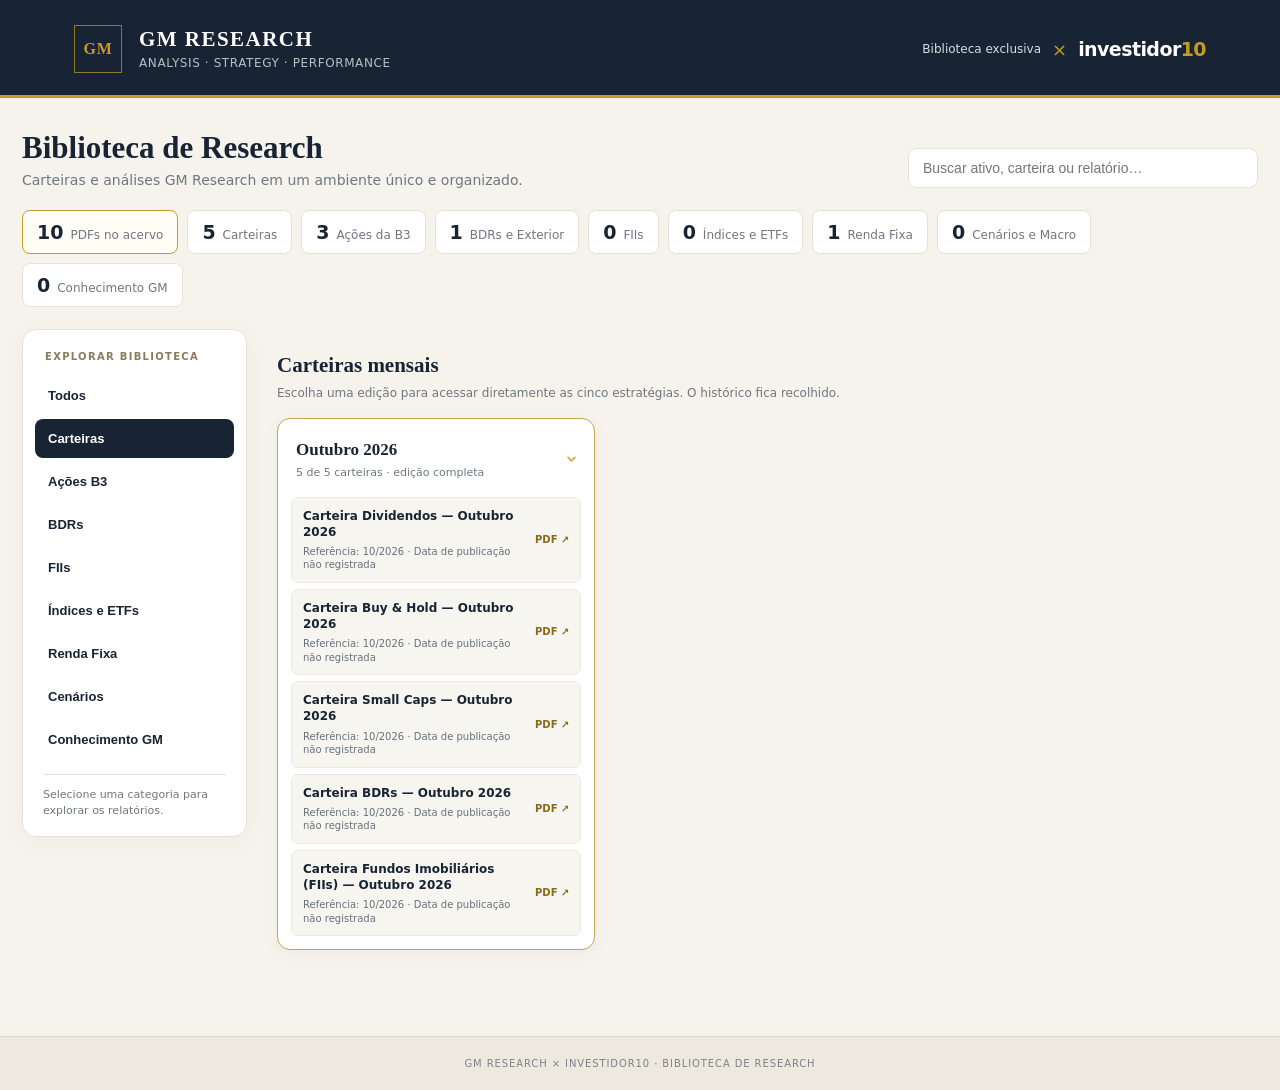
==== index.html @ 8e84f6b6 "GM Research: completar logos dos BDRs e ações Brava, Inter e Berkshire" ====
<!doctype html>
<html lang="pt-BR">
<head>
<meta charset="utf-8"><meta name="viewport" content="width=device-width,initial-scale=1">
<meta name="robots" content="noindex,nofollow">
<title>GM Research × Investidor10 · Biblioteca</title>
<style>
:root{--navy:#182434;--blue:#1E2D44;--gold:#C59B27;--cream:#F5F3EC;--paper:#FCFBF8;--ink:#182434;--muted:#6f7780;--line:#E7E2D8;--white:#fff}
*{box-sizing:border-box}body{margin:0;background:var(--cream);color:var(--ink);font-family:Inter,ui-sans-serif,system-ui,-apple-system,"Segoe UI",sans-serif}
header{background:var(--navy);color:#fff;border-bottom:3px solid var(--gold)}
.head{max-width:1180px;margin:auto;padding:25px 24px 22px;display:flex;align-items:center;justify-content:space-between;gap:24px}
.brandline{display:flex;align-items:center;gap:17px}.gm-mark{width:48px;height:48px;border:1px solid rgba(197,155,39,.7);display:grid;place-items:center;font-family:Georgia,serif;font-weight:700;letter-spacing:.05em;color:var(--gold)}
.brandcopy b{display:block;font-family:Georgia,serif;font-size:21px;letter-spacing:.07em}.brandcopy span{font-size:12px;opacity:.7;letter-spacing:.05em}
.partner{display:flex;align-items:center;gap:11px;font-size:12px;color:#d8dce2}.x{color:var(--gold);font-size:18px}.i10{font-weight:850;font-size:19px;color:#fff;letter-spacing:-.03em}.i10 em{font-style:normal;color:var(--gold)}
.wrap{max-width:1080px;margin:auto;padding:34px 22px 60px}.top{display:flex;justify-content:space-between;align-items:flex-end;gap:24px;margin-bottom:22px}.top h1{font:700 31px/1.05 Georgia,serif;margin:0 0 7px}.top p{margin:0;color:var(--muted);font-size:14px}
.search{width:min(350px,100%);background:#fff;border:1px solid var(--line);border-radius:9px;padding:11px 14px;font-size:14px;outline:none}.search:focus{border-color:#bfa65f;box-shadow:0 0 0 3px rgba(197,155,39,.09)}
.stats{display:flex;gap:9px;flex-wrap:wrap;margin:0 0 20px}.stat{background:#fff;border:1px solid var(--line);border-radius:8px;padding:10px 14px;font-size:12px;color:var(--muted)}.stat strong{color:var(--navy);font-size:19px;margin-right:7px}.stat.total{border-color:var(--gold);background:#fffdf5}.tabs{display:flex;gap:7px;flex-wrap:wrap;padding-bottom:19px;border-bottom:1px solid #ddd7cb}.tab{border:1px solid var(--line);background:rgba(255,255,255,.65);color:var(--ink);border-radius:7px;padding:8px 13px;font-size:12px;font-weight:750;cursor:pointer}.tab.active{background:var(--navy);border-color:var(--navy);color:#fff}
.adminbar{display:none;margin:18px 0 0;padding:11px;background:#fff;border:1px solid var(--line);border-radius:9px;gap:7px;align-items:center;flex-wrap:wrap}.adminbar.show{display:flex}.adminbar span{font-size:12px;color:var(--muted);margin-right:auto}.adminbar a{font-size:11px;font-weight:800;text-decoration:none;color:var(--navy);background:#f1ede3;border-radius:6px;padding:8px 10px}
.section{margin:31px 0 37px}.section-head{display:flex;align-items:baseline;justify-content:space-between;margin-bottom:9px}.section h2{font:700 20px Georgia,serif;margin:0}.count{font-size:11px;color:var(--muted);text-transform:uppercase;letter-spacing:.08em}
.library{background:var(--paper);border:1px solid var(--line);border-radius:11px;overflow:hidden}.row{display:grid;grid-template-columns:42px minmax(0,1fr) 120px;align-items:center;min-height:61px;padding:8px 13px;border-bottom:1px solid var(--line);transition:.15s}.row:last-child{border-bottom:0}.row:hover{background:#fff}
.pdf{width:29px;height:35px;border:1px solid #d9d3c8;border-radius:4px;background:#fff;display:grid;place-items:center;font-size:8px;font-weight:900;color:var(--gold);letter-spacing:.04em}
.docname{font-family:Georgia,serif;font-size:15px;font-weight:700;line-height:1.25;white-space:nowrap;overflow:hidden;text-overflow:ellipsis}.meta{font-size:11px;color:var(--muted);margin-top:3px}.open{text-align:center;text-decoration:none;color:var(--navy);border:1px solid #d8d1c3;background:#fff;border-radius:6px;padding:7px 9px;font-size:10px;font-weight:850;letter-spacing:.04em}.open:hover{border-color:var(--gold);color:#8d6b13}
.empty{padding:25px;color:var(--muted);background:#fff;border:1px dashed #cfc8ba;border-radius:10px}.manage-note{display:none;margin-top:30px;color:var(--muted);font-size:11px}.manage-note.show{display:block}
footer{background:#ede9df;border-top:1px solid #ddd7cb;color:#7c8288;text-align:center;font-size:10px;letter-spacing:.09em;padding:21px}
@media(max-width:700px){.head{padding:20px}.partner{display:none}.top{display:block}.search{margin-top:17px;width:100%}.wrap{padding:27px 15px 45px}.top h1{font-size:27px}.row{grid-template-columns:38px minmax(0,1fr) 68px;padding:8px 10px}.docname{font-size:14px}.open{padding:7px 5px}.gm-mark{width:42px;height:42px}.brandcopy b{font-size:18px}}

/* Navegação editorial compacta */
.hero-note{font-size:12px;color:var(--muted);margin-top:10px}.month-grid{display:grid;grid-template-columns:repeat(auto-fit,minmax(265px,1fr));gap:14px;margin:18px 0 26px}.month-card{background:#fff;border:1px solid var(--line);border-radius:13px;overflow:hidden;box-shadow:0 4px 16px rgba(24,36,52,.035)}.month-card.featured{border-color:#c6a553}.month-card summary{list-style:none;cursor:pointer;padding:18px 18px 15px;display:flex;align-items:center;justify-content:space-between;gap:12px}.month-card summary::-webkit-details-marker{display:none}.month-card summary:hover{background:#fbf9f2}.month-card .month-title{font:700 20px Georgia,serif}.month-card .month-sub{display:block;color:var(--muted);font-size:11px;margin-top:5px}.month-card .month-arrow{color:var(--gold);font-size:21px}.month-card[open] .month-arrow{transform:rotate(90deg)}.month-links{padding:0 13px 13px;display:grid;gap:6px}.month-link{display:flex;align-items:center;justify-content:space-between;gap:8px;padding:10px 11px;border-radius:7px;background:#f7f5ef;border:1px solid #eee8dd;text-decoration:none;color:var(--ink);font-size:13px;font-weight:650}.month-link:hover{background:#fff7e4;border-color:var(--gold)}.month-link span:last-child{font-size:10px;color:#87691c;font-weight:800}.shelf-heading{font:700 21px Georgia,serif;margin:24px 0 8px}.shelf-intro{color:var(--muted);font-size:12px;margin:0 0 10px}.month-card:not([open]) .month-links{display:none}@media(max-width:700px){.month-grid{grid-template-columns:1fr}.month-card summary{padding:15px}}
.asset-ident{display:flex;align-items:center;gap:12px}.asset-symbol{width:43px;height:43px;flex:0 0 43px;display:grid;place-items:center;border-radius:12px;background:#142d37;color:#d6b466;font:800 13px/1 system-ui;letter-spacing:-.035em;border:1px solid #d9d0b6}.asset-name{font:700 19px Georgia,serif}.asset-ticker{font:650 11px system-ui;color:#777;letter-spacing:.04em;margin-top:4px}.month-card summary .asset-ident{min-width:0}.month-card summary .asset-ident>div:last-child{min-width:0}.month-link span:first-child{flex:1}.asset-symbol[data-kind="bdrs"]{background:#1d3550;color:#e8d8a6}.asset-symbol[data-kind="fiis"]{background:#25483b;color:#e6d4a0}@media(max-width:700px){.asset-symbol{width:38px;height:38px;flex-basis:38px}.asset-name{font-size:17px}}
.asset-logo{width:40px;height:40px;flex:0 0 40px;object-fit:contain;background:#fff;border:1px solid #eee7dc;border-radius:9px;padding:5px}.asset-ident{gap:10px}.asset-name{font:700 16px/1.25 Georgia,serif;overflow-wrap:anywhere}.month-card summary{min-height:78px}.month-card summary>.month-arrow{flex-shrink:0}.month-card .asset-ident .asset-symbol{width:40px;height:40px;flex-basis:40px}@media(max-width:700px){.asset-logo{width:38px;height:38px;flex-basis:38px}}

/* Navegação lateral e leitura editorial */
.wrap{max-width:1420px}
.library-layout{display:grid;grid-template-columns:225px minmax(0,1fr);gap:30px;align-items:start;margin-top:22px}
.side-panel{position:sticky;top:18px;background:#fff;border:1px solid var(--line);border-radius:14px;padding:16px 12px;box-shadow:0 5px 24px rgba(24,36,52,.035)}
.side-heading{font-size:10px;font-weight:850;letter-spacing:.13em;color:#8c7b5b;padding:5px 10px 14px}
.side-panel .tabs{display:flex;flex-direction:column;gap:4px;border:0;padding:0}
.side-panel .tab{width:100%;text-align:left;border:0;background:transparent;border-radius:8px;padding:12px 13px;font-size:13px;font-weight:700}
.side-panel .tab:hover{background:#f6f3eb}
.side-panel .tab.active{background:var(--navy);color:#fff}
.side-note{border-top:1px solid var(--line);margin:15px 8px 0;padding-top:12px;color:var(--muted);font-size:11px;line-height:1.5}
.library-main{min-width:0}
.library-main .section:first-child{margin-top:0}
.library-main .month-grid{grid-template-columns:repeat(2,minmax(0,1fr));gap:13px}
.month-card{min-width:0}
.month-card .month-title{font-size:17px;line-height:1.25}
.month-links{min-width:0}
.month-link{min-width:0;line-height:1.35;font-size:12px}
.month-link span:first-child{min-width:0;white-space:normal;overflow-wrap:anywhere}
.month-link span:last-child{white-space:nowrap;flex:0 0 auto}
.month-card summary>div{min-width:0}
@media(min-width:1250px){.library-main .month-grid{grid-template-columns:repeat(3,minmax(0,1fr))}}
@media(max-width:850px){.library-layout{grid-template-columns:1fr;gap:18px}.side-panel{position:static;padding:10px}.side-heading,.side-note{display:none}.side-panel .tabs{flex-direction:row;overflow-x:auto;flex-wrap:nowrap;gap:5px}.side-panel .tab{width:auto;white-space:nowrap;flex:0 0 auto;padding:10px 12px}.library-main .month-grid{grid-template-columns:repeat(2,minmax(0,1fr))}}
@media(max-width:560px){.library-main .month-grid{grid-template-columns:1fr}.library-layout{gap:12px}}
.month-link .report-info{display:block;min-width:0;flex:1}
.month-link .publication-meta{display:block;margin-top:5px;font-size:10px;font-weight:500;line-height:1.35;color:#66717c}
.month-link .shortcut{white-space:nowrap;flex:0 0 auto;color:#87691c;font-size:10px;font-weight:800}
.month-link .document-tag{display:inline-block;margin-right:5px;padding:2px 5px;border-radius:4px;background:#ede4cd;color:#5c491f;font-size:9px;font-weight:800;letter-spacing:.03em}
</style></head>
<body>
<header><div class="head"><div class="brandline"><div class="gm-mark">GM</div><div class="brandcopy"><b>GM RESEARCH</b><span>ANALYSIS · STRATEGY · PERFORMANCE</span></div></div><div class="partner"><span>Biblioteca exclusiva</span><span class="x">×</span><span class="i10">investidor<em>10</em></span></div></div></header>
<main class="wrap">
<div class="top"><div><h1>Biblioteca de Research</h1><p>Carteiras e análises GM Research em um ambiente único e organizado.</p></div><input id="search" class="search" placeholder="Buscar ativo, carteira ou relatório…"></div>
<div id="stats" class="stats" aria-live="polite"></div>
<div class="library-layout"><aside class="side-panel"><div class="side-heading">EXPLORAR BIBLIOTECA</div><nav class="tabs" aria-label="Categorias da biblioteca"><button class="tab" data-filter="all">Todos</button><button class="tab active" data-filter="carteiras">Carteiras</button><button class="tab" data-filter="acoes">Ações B3</button><button class="tab" data-filter="bdrs">BDRs</button><button class="tab" data-filter="fiis">FIIs</button><button class="tab" data-filter="indices">Índices e ETFs</button><button class="tab" data-filter="renda-fixa">Renda Fixa</button><button class="tab" data-filter="cenarios">Cenários</button><button class="tab" data-filter="conhecimento">Conhecimento GM</button></nav><div class="side-note">Selecione uma categoria para explorar os relatórios.</div></aside><div class="library-main">
<div id="adminbar" class="adminbar"><span><b>Gestão da biblioteca</b> · adicionar, substituir ou excluir PDFs</span><a target="_blank" href="https://github.com/gustavomassotti-byte/gm-investidor10/tree/main/documentos/carteiras">CARTEIRAS</a><a target="_blank" href="https://github.com/gustavomassotti-byte/gm-investidor10/tree/main/documentos/acoes">AÇÕES</a><a target="_blank" href="https://github.com/gustavomassotti-byte/gm-investidor10/tree/main/documentos/fiis">FIIs</a><a target="_blank" href="https://github.com/gustavomassotti-byte/gm-investidor10/tree/main/documentos/renda-fixa">RENDA FIXA</a></div>
<div id="content"><div class="empty">Carregando biblioteca…</div></div>
<div id="manage-note" class="manage-note">Os documentos são atualizados pelas pastas de gestão. A publicação do portal é automática.</div></div></div>
</main>
<footer>GM RESEARCH × INVESTIDOR10 · BIBLIOTECA DE RESEARCH</footer>
<script>
const groups={carteiras:'Carteiras',acoes:'Ações da B3',bdrs:'BDRs e Exterior',fiis:'FIIs',indices:'Índices e ETFs', 'renda-fixa':'Renda Fixa',cenarios:'Cenários e Macro',conhecimento:'Conhecimento GM'};
let DATA=[],filter='carteiras';
const esc=v=>String(v??'').replace(/[&<>"']/g,c=>({'&':'&amp;','<':'&lt;','>':'&gt;','"':'&quot;',"'":'&#39;'}[c]));
const nice=v=>String(v||'Documento').replace(/\.pdf$/i,'').replace(/[_-]+/g,' ').replace(/\s+/g,' ').trim();
const formatDate=x=>/^\d{4}-\d{2}-\d{2}$/.test(x||'')?x.slice(8,10)+'/'+x.slice(5,7)+'/'+x.slice(0,4):null;
const publicationMeta=x=>{const a=[];if(x.reference_month&&/^\d{4}-\d{2}$/.test(x.reference_month)){const [y,m]=x.reference_month.split('-');a.push('Referência: '+m+'/'+y)}const p=formatDate(x.published_at),u=formatDate(x.updated_at);a.push(p?'Publicado: '+p:'Data de publicação não registrada');if(u&&u!==p)a.push('Atualizado: '+u);return '<small class="publication-meta">'+esc(a.join(' · '))+'</small>'};
const publicationTag=x=>/ESPECIAL[_\s-]?DOLAR/i.test(x.name)?'<span class="document-tag">DÓLAR · CÂMBIO</span>':/ESPECIAL[_\s-]?IBOVESPA/i.test(x.name)?'<span class="document-tag">ESPECIAL IBOVESPA</span>':/(?:^|[_-])EWZ(?:[_-]|[.])/i.test(x.name)?'<span class="document-tag">ETF · BRASIL USD</span>':'';
const dateLabel=x=>{const a=[];if(x.reference_month&&/^\d{4}-\d{2}$/.test(x.reference_month)){const [y,m]=x.reference_month.split('-');a.push('Referência: '+m+'/'+y)}if(x.published_at&&/^\d{4}-\d{2}-\d{2}$/.test(x.published_at)){const [y,m,d]=x.published_at.split('-');a.push('Publicado: '+d+'/'+m+'/'+y)}return a.length?' · '+a.join(' · '):' · Data não registrada'};
function rowHTML(x,k){const name=esc(x.display_name||nice(x.name));const path=String(x.path||'');const href=path.split('/').map(encodeURIComponent).join('/');return '<div class="row"><div class="pdf">PDF</div><div><div class="docname" title="'+name+'">'+name+'</div><div class="meta">GM Research · '+esc(groups[k]) +dateLabel(x)+'</div></div><a class="open" target="_blank" rel="noopener" href="'+esc(href)+'">ABRIR</a></div>'}
const MONTHS=['Janeiro','Fevereiro','Março','Abril','Maio','Junho','Julho','Agosto','Setembro','Outubro','Novembro','Dezembro'];
function portfolioType(x){
 const n=(x.name+' '+(x.display_name||'')).toLowerCase().normalize('NFD').replace(/[\u0300-\u036f]/g,'');
 if(/dividend/.test(n))return 'Dividendos';
 if(/buy[\s_-]*(?:and[\s_-]*)?hold|buyhold/.test(n))return 'Buy & Hold';
 if(/small[\s_-]*caps?/.test(n))return 'Small Caps';
 if(/\bbdrs?\b|[_-]bdrs?[_-]/.test(n))return 'BDRs';
 if(/\bfiis?\b|[_-]fiis?[_-]/.test(n))return 'Fundos Imobiliários (FIIs)';
 return null;
}
function portfolioMonth(x){
 if(x.reference_month&&/^\d{4}-(0[1-9]|1[0-2])$/.test(x.reference_month))return x.reference_month;
 const n=(x.name||'').toLowerCase().normalize('NFD').replace(/[\u0300-\u036f]/g,'');
 const names=['janeiro','fevereiro','marco','abril','maio','junho','julho','agosto','setembro','outubro','novembro','dezembro'];
 for(let i=0;i<names.length;i++){let m=n.match(new RegExp(names[i]+'[\\s_-]*(20\\d{2})'));if(m)return m[1]+'-'+String(i+1).padStart(2,'0')}
 let m=n.match(/(?:^|[^a-z])(jan|fev|mar|abr|mai|jun|jul|ago|set|out|nov|dez)[_-]?(20\d{2})/);
 if(m)return m[2]+'-'+String(['jan','fev','mar','abr','mai','jun','jul','ago','set','out','nov','dez'].indexOf(m[1])+1).padStart(2,'0');
 return null;
}
function portfolioTitle(x){const type=portfolioType(x),month=portfolioMonth(x);const label=month?MONTHS[Number(month.slice(5))-1]+' '+month.slice(0,4):'Histórico';return type?'Carteira '+type+' — '+label:nice(x.name)}
function portfolioVersion(x){const n=(x.name||'').toUpperCase();return /REV3/.test(n)?5:/REV2/.test(n)?4:/REV1/.test(n)?3:/FINAL/.test(n)?2:1}
function visiblePortfolios(rows){
 const best=new Map(),others=[];
 for(const x of rows){const type=portfolioType(x),month=portfolioMonth(x);if(!type||!month){others.push(x);continue}
 const key=month+'|'+type,prev=best.get(key);
 if(!prev||portfolioVersion(x)>portfolioVersion(prev))best.set(key,x);
 }
 return [...best.values(),...others];
}
function portfolioHTML(rows){
 const chosen=visiblePortfolios(rows),byMonth=new Map();
 for(const x of chosen){const m=portfolioMonth(x)||'sem-data';if(!byMonth.has(m))byMonth.set(m,[]);byMonth.get(m).push(x)}
 const keys=[...byMonth.keys()].sort((a,b)=>a==='sem-data'?1:b==='sem-data'?-1:b.localeCompare(a));
 if(!keys.length)return '';
 return '<h2 class="shelf-heading">Carteiras mensais</h2><p class="shelf-intro">Escolha uma edição para acessar diretamente as cinco estratégias. O histórico fica recolhido.</p><div class="month-grid">'+keys.map((month,i)=>{
  const list=byMonth.get(month).sort((a,b)=>['Dividendos','Buy & Hold','Small Caps','BDRs','Fundos Imobiliários (FIIs)'].indexOf(portfolioType(a))-['Dividendos','Buy & Hold','Small Caps','BDRs','Fundos Imobiliários (FIIs)'].indexOf(portfolioType(b)));
  const label=month==='sem-data'?'Sem referência definida':MONTHS[Number(month.slice(5))-1]+' '+month.slice(0,4);
  const links=list.map(x=>{const href=String(x.path||'').split('/').map(encodeURIComponent).join('/');return '<a class="month-link" target="_blank" rel="noopener" href="'+esc(href)+'"><span class="report-info">'+esc(portfolioTitle(x))+publicationMeta(x)+'</span><span class="shortcut">PDF ↗</span></a>'}).join('');
  return '<details class="month-card'+(i===0?' featured':'')+'"'+(i===0?' open':'')+'><summary><div><div class="month-title">'+esc(label)+'</div><span class="month-sub">'+list.length+' de 5 carteiras'+(list.length===5?' · edição completa':' · acervo histórico')+'</span></div><span class="month-arrow">›</span></summary><div class="month-links">'+links+'</div></details>';
 }).join('')+'</div>';
}

const ASSETS=[
 {name:'Petrobras',ticker:'PETR3 / PETR4',symbol:'PBR',re:/PETR[34]|PETROBRAS/i},
 {name:'Vale',ticker:'VALE3',symbol:'VALE',re:/VALE3|(?:^|[_\s-])VALE(?:[_\s-]|$)/i},
 {name:'Nike',ticker:'NKE / NIKE34',symbol:'NIKE',re:/NIKE34|(?:^|[_\s-])NKE(?:[_\s-]|$)|NIKE/i},
 {name:'ExxonMobil',ticker:'XOM / EXXO34',symbol:'XOM',re:/EXXO34|EXXON|(?:^|[_\s-])XOM(?:[_\s-]|$)/i},
 {name:'Microsoft',ticker:'MSFT34',symbol:'MS',re:/MSFT34|MICROSOFT/i},
 {name:'Amazon',ticker:'AMZO34',symbol:'AMZ',re:/AMZO34|AMAZON/i},
 {name:'Alphabet (Google)',ticker:'GOGL34',symbol:'G',re:/GOGL34|ALPHABET|GOOGLE/i},
 {name:'Meta Platforms',ticker:'M1TA34',symbol:'META',re:/M1TA34|META[_\s-]/i},
 {name:'Taiwan Semiconductor',ticker:'TSMC34',symbol:'TSMC',re:/TSMC34|TAIWAN[_\s-]?SEMICONDUCTOR|TSMC/i},
 {name:'XP Inc.',ticker:'XPBR31',symbol:'XP',re:/XPBR31|XP[_\s-]?INC/i},
 {name:'BlackRock',ticker:'BLAK34',symbol:'BLK',re:/BLAK34|BLACKROCK/i},
 {name:'Micron Technology',ticker:'MUTC34',symbol:'MU',re:/MUTC34|MICRON/i},
 {name:'Aura Minerals',ticker:'AURA33',symbol:'AURA',re:/AURA33|AURA[_\s-]?MINERALS/i},
 {name:'Mercado Livre',ticker:'MELI / MELI34',symbol:'MELI',re:/MELI34|MERCADOLIBRE|MERCADO[_\s-]?LIVRE/i},
 {name:'TOTVS',ticker:'TOTS3',symbol:'TOT',re:/TOTS3|TOTVS/i},
 {name:'Bradesco',ticker:'BBDC4',symbol:'BBDC',re:/BBDC[34]|BRADESCO/i},
 {name:'Sabesp',ticker:'SBSP3',symbol:'SAB',re:/SBSP3|SABESP/i},
 {name:'Unipar',ticker:'UNIP6',symbol:'UNI',re:/UNIP[346]|UNIPAR/i},
 {name:'TIM',ticker:'TIMS3',symbol:'TIM',re:/TIMS3|(?:^|[_\s-])TIM(?:[_\s-]|$)/i},
 {name:'Banco do Brasil',ticker:'BBAS3',symbol:'BB',re:/BBAS3|BANCO[_\s-]?DO[_\s-]?BRASIL/i},
 {name:'Direcional',ticker:'DIRR3',symbol:'DIR',re:/DIRR3|DIRECIONAL/i},
 {name:'PRIO',ticker:'PRIO3',symbol:'PRIO',re:/PRIO3|(?:^|[_\s-])PRIO(?:[_\s-]|$)/i},
 {name:'Ibovespa',ticker:'IBOV',symbol:'IBOV',re:/IBOVESPA|(?:^|[_\s-])IBOV(?:[_\s-]|$)/i},
 {name:'S&P 500',ticker:'SPX / SPY',symbol:'SPX',re:/SP500|S&P[_\s-]?500|S_P_500/i},
 {name:'EWZ',ticker:'EWZ',symbol:'EWZ',re:/(?:^|[_\s-])EWZ(?:[_\s-]|$)/i}
];
const DOMAINS={Petrobras:'petrobras.com.br',Vale:'vale.com',Nike:'nike.com',ExxonMobil:'exxonmobil.com',Microsoft:'microsoft.com',Amazon:'amazon.com', 'Alphabet (Google)':'google.com','Meta Platforms':'meta.com','Mercado Livre':'mercadolivre.com.br',TOTVS:'totvs.com',Bradesco:'bradesco.com.br',Sabesp:'sabesp.com.br',Unipar:'unipar.com',TIM:'tim.com.br','Banco do Brasil':'bb.com.br',Direcional:'direcional.com.br',PRIO:'prio3.com.br',Copel:'copel.com',Itaúsa:'itausa.com.br',TSMC:'tsmc.com','Taiwan Semiconductor':'tsmc.com','XP Inc.':'xpinc.com',BlackRock:'blackrock.com','Micron Technology':'micron.com','Aura Minerals':'auraminerals.com','BTG Pactual':'btgpactual.com','Ibovespa':'b3.com.br','S&P 500':'spglobal.com',EWZ:'ishares.com'};

Object.assign(DOMAINS,{
 'WEG':'weg.net','Suzano':'suzano.com.br','Taesa':'taesa.com.br',
 'Vivo':'vivo.com.br','Porto':'porto.com.br','CPFL Energia':'cpfl.com.br',
 'B3':'b3.com.br','Irani':'irani.com.br','Klabin':'klabin.com.br',
 'IRB(Re)':'irbbrasilre.com','AXIA Energia':'axia.com.br','ALLOS':'allos.com.br',
 'Kepler Weber':'kepler.com.br','Banco ABC Brasil':'abcbrasil.com.br',
 'BrasilAgro':'brasil-agro.com','Unifique':'unifique.com.br',
 'Grupo Fleury':'grupofleury.com.br','Smart Fit':'smartfit.com.br',
 'Brava Energia':'bravaenergia.com.br','Banco Inter':'inter.co','Berkshire Hathaway':'berkshirehathaway.com'
});
const MORE_ASSETS=[
 {name:'Banco ABC Brasil',ticker:'ABCB4',re:/ABCB4|BANCO[_\s-]?ABC/i},
 {name:'BrasilAgro',ticker:'AGRO3',re:/AGRO3|BRASIL[_\s-]?AGRO/i},
 {name:'Unifique',ticker:'FIQE3',re:/FIQE3|UNIFIQUE/i},
 {name:'Grupo Fleury',ticker:'FLRY3',re:/FLRY3|FLEURY/i},
 {name:'Smart Fit',ticker:'SMFT3',re:/SMFT3|SMART[_\s-]?FIT/i},
 {name:'WEG',ticker:'WEGE3',re:/WEGE3|(?:^|[_\s-])WEG(?:[_\s-]|$)/i},
 {name:'Suzano',ticker:'SUZB3',re:/SUZB3|SUZANO/i},
 {name:'Taesa',ticker:'TAEE11',re:/TAEE11|TAESA/i},
 {name:'Vivo',ticker:'VIVT3',re:/VIVT3|TELEFONICA|TELEFÔNICA/i},
 {name:'Porto',ticker:'PSSA3',re:/PSSA3|PORTO[_\s-]?SEGURO/i},
 {name:'CPFL Energia',ticker:'CPFE3',re:/CPFE3|CPFL/i},
 {name:'B3',ticker:'B3SA3',re:/B3SA3/i},
 {name:'Irani',ticker:'RANI3',re:/RANI3|IRANI/i},
 {name:'Klabin',ticker:'KLBN11',re:/KLBN11|KLABIN/i},
 {name:'IRB(Re)',ticker:'IRBR3',re:/IRBR3|IRB[_\s-]?BRASIL/i},
 {name:'AXIA Energia',ticker:'AXIA3',re:/AXIA3|AXIA[_\s-]?ENERGIA/i},
 {name:'ALLOS',ticker:'ALOS3',re:/ALOS3|ALLOS/i},
 {name:'Kepler Weber',ticker:'KEPL3',re:/KEPL3|KEPLER/i},
 {name:'Brava Energia',ticker:'BRAV3',re:/BRAV3|BRAVA[_\s-]?ENERGIA/i},
 {name:'Banco Inter',ticker:'INBR34',re:/INBR34|INTERCO/i},
 {name:'Berkshire Hathaway',ticker:'BERK34',re:/BERK34|BERKSHIRE/i}
];
const EXTRA_ASSETS=[
 {name:'Copel',re:/COPEL|CPLE[36]/i},
 {name:'Itaúsa',re:/ITA[UÚ]SA|ITSA[34]/i},
 {name:'TSMC',re:/TSMC|TSM[C]?34/i},
 {name:'BTLG11',re:/BTLG11/i},{name:'GARE11',re:/GARE11/i},{name:'HGLG11',re:/HGLG11/i},
 {name:'HGRU11',re:/HGRU11/i},{name:'PVBI11',re:/PVBI11/i},{name:'TRXF11',re:/TRXF11/i},
 {name:'XPML11',re:/XPML11/i},{name:'KNRI11',re:/KNRI11/i},{name:'VISC11',re:/VISC11/i},
 {name:'HGRE11',re:/HGRE11/i},{name:'MXRF11',re:/MXRF11/i},{name:'XPLG11',re:/XPLG11/i}
];
function logoHTML(a){
 const domain=DOMAINS[a.name];
 return domain?'<img class="asset-logo" src="https://www.google.com/s2/favicons?domain='+encodeURIComponent(domain)+'&sz=128" alt="" loading="lazy" referrerpolicy="no-referrer" onerror="this.style.display=\'none\';this.nextElementSibling.style.display=\'grid\'"><span class="asset-symbol" style="display:none">'+esc((a.name||'GM').slice(0,2).toUpperCase())+'</span>':'<span class="asset-symbol">'+esc((a.name||'GM').slice(0,2).toUpperCase())+'</span>';
}
function assetInfo(x){
 const n=(x.name+' '+(x.display_name||''));
 const found=MORE_ASSETS.find(a=>a.re.test(n))||ASSETS.find(a=>a.re.test(n))||EXTRA_ASSETS.find(a=>a.re.test(n));
 if(found)return found;
 const fii=n.match(/\b[A-Z]{4}11\b/i);if(fii)return {name:fii[0].toUpperCase()};
 const ticker=n.match(/\b[A-Z]{4}[346]\b/i);if(ticker)return {name:ticker[0].toUpperCase()};
 return {name:nice(x.display_name||x.name).replace(/^(?:GM Research\s*)?Dossie\s*/i,'').split(/\s+(?:Dossie|Analise|Carteira|BuyHold|Completo|Setembro|Outubro|Novembro|2026)\b/i)[0]||'Outros',ticker:'',symbol:'GM'};
}
function assetReportTitle(x,a){
 const n=(x.name+' '+(x.display_name||'')).toLowerCase();
 const month=portfolioMonth(x),when=month?MONTHS[Number(month.slice(5))-1]+' '+month.slice(0,4):'';
 let kind=/graficos.?que.?provam|estudo.visual/.test(n)?'Estudo visual — Gráficos que Provam':/edicao.editorial/.test(n)?'Edição editorial':/3t26|resultado/.test(n)?'Dossiê e resultados do 3T26':'Dossiê completo';
 return kind+(when?' · '+when:'');
}
function topicInfo(x,k){
 const n=(x.name+' '+(x.display_name||'')).toUpperCase().normalize('NFD').replace(/[\u0300-\u036f]/g,'');
 if(k==='renda-fixa')return 'Renda Fixa e Crédito';
 if(/LONG.?SHORT|ESTRATEGIAS.?RELATIVAS|PARES/.test(n))return 'Long & Short';
 if(/DERIVATIV|OPCOES|COLLAR|TRAVA|HEDGE/.test(n))return 'Derivativos e Opções';
 if(/VALUATION|FUNDAMENTAL|BALANCO/.test(n))return 'Fundamentos e Valuation';
 if(/ANALISE.?TECNICA|TRADING|INDICADORES/.test(n))return 'Análise Técnica e Trading';
 if(/RETORNOS?.{0,15}LONGO|HISTORIC|CICLOS?/.test(n))return 'História e Retornos';
 if(/RISCO|CONCENTRAC|VOLATILIDADE|PROTEC|HEDGE/.test(n))return 'Riscos e Proteção';
 if(/PATRIMONIO|ALOCA|BRASIL.?OU.?EXTERIOR|DIVERSIFIC/.test(n))return 'Patrimônio e Alocação';
 if(/JUROS|DOLAR|CAMBIO|INFLAC|SELIC|FISCAL|ELEIC|MACRO/.test(n))return 'Economia e Macro';
 if(/2027|OPORTUNIDADES|DINHEIRO|CENARIO/.test(n))return 'Perspectivas 2027';
 if(/DIVIDEND|VALUATION|FUNDAMENTAL|METODOLOG/.test(n))return 'Estratégias de Investimento';
 return k==='conhecimento'?'Guias e Estudos':k==='cenarios'?'Estudos de Cenários':'Estudos e Publicações';
}
function readableTitle(x){
 const raw=nice(x.display_name||x.name).replace(/\s+(?:FINAL|REV\d+|V\d+)$/i,'');
 const n=raw.toUpperCase().normalize('NFD').replace(/[\u0300-\u036f]/g,'');
 const known=[
  [/ESPECIAL.*DOLAR/,'Especial Dólar — Câmbio, Riscos e Estratégias'],
  [/ESPECIAL.*IBOVESPA/,'Especial Ibovespa — Análise do Índice'],
 [/RENDA FIXA.*CREDITO PRIVADO/,'Renda Fixa e Crédito Privado'],
 [/RISCOS INVISIVEIS/,'Os Riscos Invisíveis da Sua Carteira em 2027'],
 [/BOLSA 2027.*CENARIOS.*RISCOS/,'Bolsa em 2027 — Cenários e Riscos'],
 [/JUROS.*DOLAR.*BOLSA.*2027/,'Juros, Dólar e Bolsa em 2027'],
 [/AJUSTE FISCAL.*2027/,'Ajuste Fiscal e seus Impactos em 2027'],
 [/ONDE ESTARA.*DINHEIRO.*2027/,'Onde Estará o Dinheiro em 2027?'],
 [/MAPA.*OPORTUNIDADES.*2027/,'O Mapa das Oportunidades de 2027'],
 [/ANO POS ELEITORAL.*2027/,'O Ano Pós-Eleitoral de 2027'],
 [/SEU PATRIMONIO.*PREPARADO/,'Seu Patrimônio Está Preparado para 2027?'],
 [/PATRIMONIO.*2027/,'Patrimônio 2027 — Estratégia e Alocação'],
 [/BRASIL.*EXTERIOR.*2027/,'Brasil ou Exterior: Onde Alocar em 2027?'],
 [/RETORNOS.*LONGO PRAZO/,'Retornos de Longo Prazo no Brasil']
 ];
 const match=known.find(([re])=>re.test(n));
 if(match)return match[1];
 return raw.replace(/^GM\s+Research\s+/i,'').replace(/^GM\s+/i,'').replace(/\s+(?:Novembro|Outubro|Setembro|Agosto|Julho|Junho)\s*2026.*$/i,'').replace(/\s+2026\s+FINAL$/i,'').trim();
}
function shelfHTML(rows,k,label){
 if(!rows.length)return '';
 const by=new Map();
 for(const x of rows){
 const a=assetInfo(x),key=['acoes','bdrs','fiis','indices'].includes(k)?a.name:topicInfo(x,k);
 if(!by.has(key))by.set(key,{a,items:[]});by.get(key).items.push(x);
 }
 return '<section class="section"><div class="section-head"><h2>'+esc(label)+'</h2><span class="count">'+rows.length+' publicações</span></div><div class="month-grid">'+[...by.values()].sort((a,b)=>a.a.name.localeCompare(b.a.name,'pt-BR')).map(({a,items})=>{
 items.sort((x,y)=>String(y.reference_month||y.published_at||y.name).localeCompare(String(x.reference_month||x.published_at||x.name)));
 const isAsset=['acoes','bdrs','fiis','indices'].includes(k);
 const head=isAsset?'<div class="asset-ident">'+logoHTML(a)+'<div class="asset-name">'+esc(a.name)+'</div></div>':'<div class="month-title">'+esc(topicInfo(items[0],k))+'</div>';
 return '<details class="month-card"'+(by.size===1?' open':'')+'><summary><div>'+head+(isAsset?'':'<span class="month-sub">'+items.length+' '+(items.length===1?'publicação':'publicações')+'</span>')+'</div><span class="month-arrow">›</span></summary><div class="month-links">'+items.map(x=>{const href=String(x.path||'').split('/').map(encodeURIComponent).join('/');const title=isAsset?assetReportTitle(x,a):readableTitle(x);return '<a class="month-link" target="_blank" rel="noopener" href="'+esc(href)+'"><span class="report-info">'+publicationTag(x)+esc(title)+publicationMeta(x)+'</span><span class="shortcut">PDF ↗</span></a>'}).join('')+'</div></details>';
 }).join('')+'</div></section>';
}
function classify(x){
 const n=String(x.name||'').toUpperCase().normalize('NFD').replace(/[\u0300-\u036f]/g,'');
 if(/RETORNOS?.{0,15}LONGO|GRAFICOS.?QUE.?PROVAM.?RETORNOS/.test(n))return 'conhecimento';
 if(/IBOVESPA|SP500|S&P.?500|(?:^|[_-])EWZ(?:[_-]|[.])/.test(n)&&x.category!=='carteiras')return 'indices';
 if(x.category==='acoes'&&/(?:2027|PATRIMONIO|AJUSTE_FISCAL|BRASIL_OU_EXTERIOR|JUROS_DOLAR|OPORTUNIDADES|ELEICOES_BOLSA)/.test(n))return 'cenarios';
 if(x.category==='carteiras'||(x.category==='fiis'&&/CARTEIRA/.test(n)))return 'carteiras';
 if(/IBOVESPA|SP500|S&P.?500|(?:^|[_-])EWZ(?:[_-]|[.])/.test(n)&&x.category!=='carteiras')return 'indices';
 if(x.category==='acoes'&&/(?:MSFT34|EXXO34|AMZO34|GOGL34|M1TA34|TSMC34|XPBR31|BLAK34|MUTC34|AURA33|BERK34|INBR34|MELI34|NKE|NIKE|BDR|MICROSOFT|AMAZON|ALPHABET|GOOGLE|EXXON|TSMC|META|MERCADOLIBRE|MERCADO_LIVRE)/.test(n))return 'bdrs';
 if(x.category==='editorial'&&/(?:2027|MACRO|CENARIO|CENÁRIO|ESPECIAL_DOLAR|CAMBIO)/.test(n))return 'cenarios';
 if(x.category==='educacional'||x.category==='editorial')return 'conhecimento';
 return x.category;
}
function draw(){
 const search=document.getElementById('search'),content=document.getElementById('content'),stats=document.getElementById('stats');
 const q=(search.value||'').toLocaleLowerCase('pt-BR');
 const matches=DATA.filter(x=>(filter==='all'||classify(x)===filter)&&String((classify(x)==='carteiras'?portfolioTitle(x)+' ':'')+assetInfo(x).name+' '+assetInfo(x).ticker+' '+(x.display_name||x.name||'')).toLocaleLowerCase('pt-BR').includes(q));
 const count=visiblePortfolios(DATA.filter(x=>classify(x)==='carteiras')).length;
 stats.innerHTML='<div class="stat total"><strong>'+ DATA.length +'</strong>PDFs no acervo</div>'+Object.entries(groups).map(([k,v])=>'<div class="stat"><strong>'+(k==='carteiras'?count:DATA.filter(x=>classify(x)===k).length)+'</strong>'+esc(v)+'</div>').join('');
 let html='';
 if(filter==='all'||filter==='carteiras')html+=portfolioHTML(matches.filter(x=>classify(x)==='carteiras'));
 for(const [k,label] of Object.entries(groups)){if(k==='carteiras')continue;const rows=matches.filter(x=>classify(x)===k);html+=shelfHTML(rows,k,label)}
 content.innerHTML=html||'<div class="empty">Nenhum documento encontrado para esta pesquisa.</div>';
}
document.getElementById('search').addEventListener('input',draw);
document.querySelectorAll('.tab').forEach(b=>b.addEventListener('click',()=>{document.querySelectorAll('.tab').forEach(t=>t.classList.remove('active'));b.classList.add('active');filter=b.dataset.filter;draw()}));
if(new URLSearchParams(location.search).get('admin')==='1'){document.getElementById('adminbar').classList.add('show');document.getElementById('manage-note').classList.add('show')}
async function loadLibrary(){
 const content=document.getElementById('content');
 try{const response=await fetch('./manifest.json?v='+Date.now(),{cache:'no-store'});if(!response.ok)throw new Error('HTTP '+response.status);const data=await response.json();if(!Array.isArray(data))throw new Error('Formato do catálogo inválido');DATA=data.filter(x=>x&&typeof x==='object'&&(groups[x.category]||x.category==='editorial'||x.category==='educacional')&&typeof x.path==='string');draw();}
 catch(error){content.innerHTML='<div class="empty">Não foi possível carregar o catálogo ('+esc(error.message)+'). <button id="retry-library" type="button">Tentar novamente</button></div>';document.getElementById('retry-library').addEventListener('click',loadLibrary);console.error('GM Research: falha ao carregar biblioteca',error)}
}
loadLibrary();
</script></body></html>
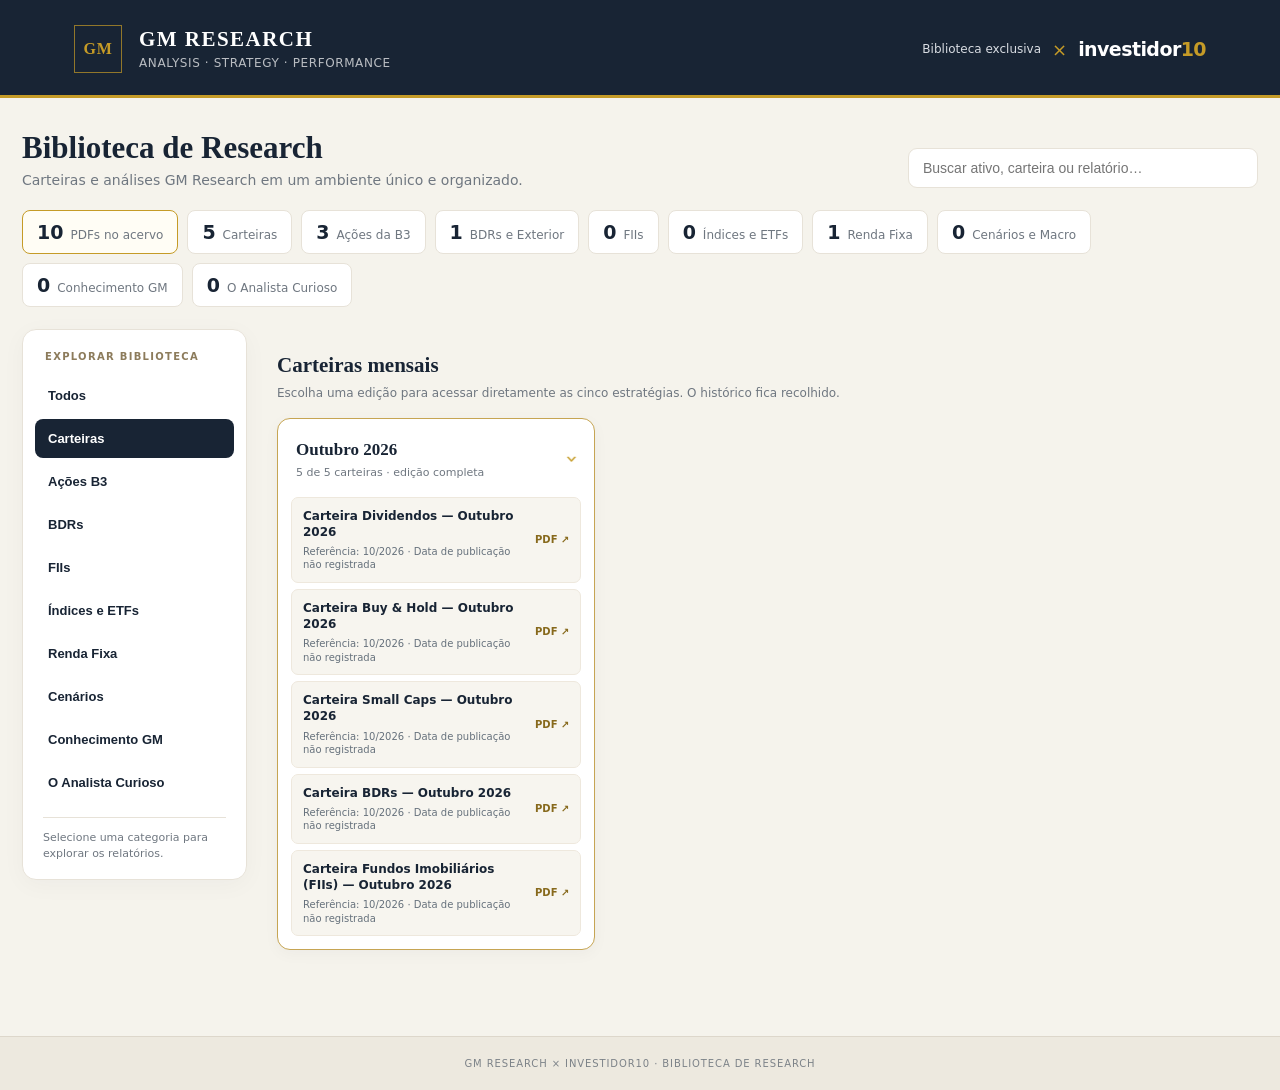
==== commit 354b06dd: "GM Portal: aba O Analista Curioso, separada das outras linhas, para os volumes 001–003" ====
--- a/index.html
+++ b/index.html
@@ -56,26 +56,40 @@
 .month-link .publication-meta{display:block;margin-top:5px;font-size:10px;font-weight:500;line-height:1.35;color:#66717c}
 .month-link .shortcut{white-space:nowrap;flex:0 0 auto;color:#87691c;font-size:10px;font-weight:800}
 .month-link .document-tag{display:inline-block;margin-right:5px;padding:2px 5px;border-radius:4px;background:#ede4cd;color:#5c491f;font-size:9px;font-weight:800;letter-spacing:.03em}
+.month-link .report-cover{width:62px;height:86px;flex:0 0 62px;object-fit:contain;border-radius:5px;border:1px solid #ddd7ca;box-shadow:0 2px 6px rgba(24,36,52,.12);background:#fff}
+.month-card summary .report-cover{width:45px;height:63px;flex:0 0 45px;object-fit:contain;border-radius:5px;border:1px solid #ddd7ca;background:#fff;box-shadow:0 2px 6px rgba(24,36,52,.09)}
+@media(max-width:560px){.month-link .report-cover{width:48px;height:68px;flex-basis:48px}.month-card summary .report-cover{width:40px;height:56px;flex-basis:40px}}
 </style></head>
 <body>
 <header><div class="head"><div class="brandline"><div class="gm-mark">GM</div><div class="brandcopy"><b>GM RESEARCH</b><span>ANALYSIS · STRATEGY · PERFORMANCE</span></div></div><div class="partner"><span>Biblioteca exclusiva</span><span class="x">×</span><span class="i10">investidor<em>10</em></span></div></div></header>
 <main class="wrap">
 <div class="top"><div><h1>Biblioteca de Research</h1><p>Carteiras e análises GM Research em um ambiente único e organizado.</p></div><input id="search" class="search" placeholder="Buscar ativo, carteira ou relatório…"></div>
 <div id="stats" class="stats" aria-live="polite"></div>
-<div class="library-layout"><aside class="side-panel"><div class="side-heading">EXPLORAR BIBLIOTECA</div><nav class="tabs" aria-label="Categorias da biblioteca"><button class="tab" data-filter="all">Todos</button><button class="tab active" data-filter="carteiras">Carteiras</button><button class="tab" data-filter="acoes">Ações B3</button><button class="tab" data-filter="bdrs">BDRs</button><button class="tab" data-filter="fiis">FIIs</button><button class="tab" data-filter="indices">Índices e ETFs</button><button class="tab" data-filter="renda-fixa">Renda Fixa</button><button class="tab" data-filter="cenarios">Cenários</button><button class="tab" data-filter="conhecimento">Conhecimento GM</button></nav><div class="side-note">Selecione uma categoria para explorar os relatórios.</div></aside><div class="library-main">
+<div class="library-layout"><aside class="side-panel"><div class="side-heading">EXPLORAR BIBLIOTECA</div><nav class="tabs" aria-label="Categorias da biblioteca"><button class="tab" data-filter="all">Todos</button><button class="tab active" data-filter="carteiras">Carteiras</button><button class="tab" data-filter="acoes">Ações B3</button><button class="tab" data-filter="bdrs">BDRs</button><button class="tab" data-filter="fiis">FIIs</button><button class="tab" data-filter="indices">Índices e ETFs</button><button class="tab" data-filter="renda-fixa">Renda Fixa</button><button class="tab" data-filter="cenarios">Cenários</button><button class="tab" data-filter="conhecimento">Conhecimento GM</button><button class="tab" data-filter="analista-curioso">O Analista Curioso</button></nav><div class="side-note">Selecione uma categoria para explorar os relatórios.</div></aside><div class="library-main">
 <div id="adminbar" class="adminbar"><span><b>Gestão da biblioteca</b> · adicionar, substituir ou excluir PDFs</span><a target="_blank" href="https://github.com/gustavomassotti-byte/gm-investidor10/tree/main/documentos/carteiras">CARTEIRAS</a><a target="_blank" href="https://github.com/gustavomassotti-byte/gm-investidor10/tree/main/documentos/acoes">AÇÕES</a><a target="_blank" href="https://github.com/gustavomassotti-byte/gm-investidor10/tree/main/documentos/fiis">FIIs</a><a target="_blank" href="https://github.com/gustavomassotti-byte/gm-investidor10/tree/main/documentos/renda-fixa">RENDA FIXA</a></div>
 <div id="content"><div class="empty">Carregando biblioteca…</div></div>
 <div id="manage-note" class="manage-note">Os documentos são atualizados pelas pastas de gestão. A publicação do portal é automática.</div></div></div>
 </main>
 <footer>GM RESEARCH × INVESTIDOR10 · BIBLIOTECA DE RESEARCH</footer>
 <script>
-const groups={carteiras:'Carteiras',acoes:'Ações da B3',bdrs:'BDRs e Exterior',fiis:'FIIs',indices:'Índices e ETFs', 'renda-fixa':'Renda Fixa',cenarios:'Cenários e Macro',conhecimento:'Conhecimento GM'};
+const groups={carteiras:'Carteiras',acoes:'Ações da B3',bdrs:'BDRs e Exterior',fiis:'FIIs',indices:'Índices e ETFs', 'renda-fixa':'Renda Fixa',cenarios:'Cenários e Macro',conhecimento:'Conhecimento GM','analista-curioso':'O Analista Curioso'};
 let DATA=[],filter='carteiras';
 const esc=v=>String(v??'').replace(/[&<>"']/g,c=>({'&':'&amp;','<':'&lt;','>':'&gt;','"':'&quot;',"'":'&#39;'}[c]));
 const nice=v=>String(v||'Documento').replace(/\.pdf$/i,'').replace(/[_-]+/g,' ').replace(/\s+/g,' ').trim();
 const formatDate=x=>/^\d{4}-\d{2}-\d{2}$/.test(x||'')?x.slice(8,10)+'/'+x.slice(5,7)+'/'+x.slice(0,4):null;
 const publicationMeta=x=>{const a=[];if(x.reference_month&&/^\d{4}-\d{2}$/.test(x.reference_month)){const [y,m]=x.reference_month.split('-');a.push('Referência: '+m+'/'+y)}const p=formatDate(x.published_at),u=formatDate(x.updated_at);a.push(p?'Publicado: '+p:'Data de publicação não registrada');if(u&&u!==p)a.push('Atualizado: '+u);return '<small class="publication-meta">'+esc(a.join(' · '))+'</small>'};
-const publicationTag=x=>/ESPECIAL[_\s-]?DOLAR/i.test(x.name)?'<span class="document-tag">DÓLAR · CÂMBIO</span>':/ESPECIAL[_\s-]?IBOVESPA/i.test(x.name)?'<span class="document-tag">ESPECIAL IBOVESPA</span>':/(?:^|[_-])EWZ(?:[_-]|[.])/i.test(x.name)?'<span class="document-tag">ETF · BRASIL USD</span>':'';
+const COVER_URLS={
+ 'GM_Research_Especial_Dolar_2026.pdf':'https://gm-central.floot.app/_cdn/static/0b0fbe8a-c12d-4d6d-b5f8-f53874eb203d-gm_capa_dolar_2026_v2.jpg',
+ 'GM_Research_Especial_Ibovespa_2026_APROVADO.pdf':'https://gm-central.floot.app/_cdn/static/6d4dabce-0f21-40bf-8e06-9fc18d83d36e-gm_capa_ibovespa_duas_moedas_2026.jpg'
+};
+const coverHTML=x=>{
+ const k=classify(x);
+ const eligible=['carteiras','cenarios','conhecimento','renda-fixa','analista-curioso'].includes(k)||Boolean(COVER_URLS[x.name]);
+ if(!eligible)return '';
+ const src=x.cover_path||COVER_URLS[x.name];
+ return src?'<img class="report-cover" src="'+esc(src)+'" alt="Capa do relatório" loading="lazy" referrerpolicy="no-referrer" onerror="this.style.display=\'none\'">':'';
+};
+const publicationTag=x=>/ESPECIAL[_\s-]?DOLAR/i.test(x.name)?'<span class="document-tag">DÓLAR · CÂMBIO</span>':/ESPECIAL[_\s-]?IBOVESPA/i.test(x.name)?'<span class="document-tag">IBOVESPA · USD · EWZ</span>':/(?:^|[_-])EWZ(?:[_-]|[.])/i.test(x.name)?'<span class="document-tag">ETF · BRASIL USD</span>':'';
 const dateLabel=x=>{const a=[];if(x.reference_month&&/^\d{4}-\d{2}$/.test(x.reference_month)){const [y,m]=x.reference_month.split('-');a.push('Referência: '+m+'/'+y)}if(x.published_at&&/^\d{4}-\d{2}-\d{2}$/.test(x.published_at)){const [y,m,d]=x.published_at.split('-');a.push('Publicado: '+d+'/'+m+'/'+y)}return a.length?' · '+a.join(' · '):' · Data não registrada'};
 function rowHTML(x,k){const name=esc(x.display_name||nice(x.name));const path=String(x.path||'');const href=path.split('/').map(encodeURIComponent).join('/');return '<div class="row"><div class="pdf">PDF</div><div><div class="docname" title="'+name+'">'+name+'</div><div class="meta">GM Research · '+esc(groups[k]) +dateLabel(x)+'</div></div><a class="open" target="_blank" rel="noopener" href="'+esc(href)+'">ABRIR</a></div>'}
 const MONTHS=['Janeiro','Fevereiro','Março','Abril','Maio','Junho','Julho','Agosto','Setembro','Outubro','Novembro','Dezembro'];
@@ -115,7 +129,7 @@
  return '<h2 class="shelf-heading">Carteiras mensais</h2><p class="shelf-intro">Escolha uma edição para acessar diretamente as cinco estratégias. O histórico fica recolhido.</p><div class="month-grid">'+keys.map((month,i)=>{
   const list=byMonth.get(month).sort((a,b)=>['Dividendos','Buy & Hold','Small Caps','BDRs','Fundos Imobiliários (FIIs)'].indexOf(portfolioType(a))-['Dividendos','Buy & Hold','Small Caps','BDRs','Fundos Imobiliários (FIIs)'].indexOf(portfolioType(b)));
   const label=month==='sem-data'?'Sem referência definida':MONTHS[Number(month.slice(5))-1]+' '+month.slice(0,4);
-  const links=list.map(x=>{const href=String(x.path||'').split('/').map(encodeURIComponent).join('/');return '<a class="month-link" target="_blank" rel="noopener" href="'+esc(href)+'"><span class="report-info">'+esc(portfolioTitle(x))+publicationMeta(x)+'</span><span class="shortcut">PDF ↗</span></a>'}).join('');
+  const links=list.map(x=>{const href=String(x.path||'').split('/').map(encodeURIComponent).join('/');return '<a class="month-link" target="_blank" rel="noopener" href="'+esc(href)+'">'+coverHTML(x)+'<span class="report-info">'+esc(portfolioTitle(x))+publicationMeta(x)+'</span><span class="shortcut">PDF ↗</span></a>'}).join('');
   return '<details class="month-card'+(i===0?' featured':'')+'"'+(i===0?' open':'')+'><summary><div><div class="month-title">'+esc(label)+'</div><span class="month-sub">'+list.length+' de 5 carteiras'+(list.length===5?' · edição completa':' · acervo histórico')+'</span></div><span class="month-arrow">›</span></summary><div class="month-links">'+links+'</div></details>';
  }).join('')+'</div>';
 }
@@ -205,11 +219,18 @@
 }
 function assetReportTitle(x,a){
  const n=(x.name+' '+(x.display_name||'')).toLowerCase();
+ if(/especial[_\s-]?ibovespa/.test(n))return 'Ibovespa em Duas Moedas — Ciclos da Bolsa, composição e EWZ · 41 páginas';
+ if(/dossie[_\s-]?ibovespa[_\s-]?novembro/.test(n))return 'Dossiê de Índice: Ibovespa · edição de 10/11 · 19 páginas';
+ if(/dossie[_\s-]?ewz[_\s-]?novembro/.test(n))return 'Dossiê de ETF: EWZ · edição de 10/11 · 23 páginas';
  const month=portfolioMonth(x),when=month?MONTHS[Number(month.slice(5))-1]+' '+month.slice(0,4):'';
  let kind=/graficos.?que.?provam|estudo.visual/.test(n)?'Estudo visual — Gráficos que Provam':/edicao.editorial/.test(n)?'Edição editorial':/3t26|resultado/.test(n)?'Dossiê e resultados do 3T26':'Dossiê completo';
  return kind+(when?' · '+when:'');
 }
 function topicInfo(x,k){
+  if(k==='analista-curioso'){
+    const m=(x.name||'').match(/_Vol_(00[123])_/i);
+    return m?({'001':'Volume 001 — O Mercado Já Precificou 2027?','002':'Volume 002 — E Se 2027 For Diferente?','003':'Volume 003 — Onde Está a Assimetria em 2027?'}[m[1]]||'O Analista Curioso'):'O Analista Curioso';
+  }
  const n=(x.name+' '+(x.display_name||'')).toUpperCase().normalize('NFD').replace(/[\u0300-\u036f]/g,'');
  if(k==='renda-fixa')return 'Renda Fixa e Crédito';
  if(/LONG.?SHORT|ESTRATEGIAS.?RELATIVAS|PARES/.test(n))return 'Long & Short';
@@ -225,11 +246,12 @@
  return k==='conhecimento'?'Guias e Estudos':k==='cenarios'?'Estudos de Cenários':'Estudos e Publicações';
 }
 function readableTitle(x){
+  if(x.category==='analista-curioso')return topicInfo(x,'analista-curioso').replace(/^Volume /,'Edição ');
  const raw=nice(x.display_name||x.name).replace(/\s+(?:FINAL|REV\d+|V\d+)$/i,'');
  const n=raw.toUpperCase().normalize('NFD').replace(/[\u0300-\u036f]/g,'');
  const known=[
-  [/ESPECIAL.*DOLAR/,'Especial Dólar — Câmbio, Riscos e Estratégias'],
-  [/ESPECIAL.*IBOVESPA/,'Especial Ibovespa — Análise do Índice'],
+  [/ESPECIAL.*DOLAR/,'O Dólar Está Caro? — Preço, Risco e Proteção · 19 páginas'],
+  [/ESPECIAL.*IBOVESPA/,'Ibovespa em Duas Moedas — Ciclos da Bolsa Brasileira · 41 páginas'],
  [/RENDA FIXA.*CREDITO PRIVADO/,'Renda Fixa e Crédito Privado'],
  [/RISCOS INVISIVEIS/,'Os Riscos Invisíveis da Sua Carteira em 2027'],
  [/BOLSA 2027.*CENARIOS.*RISCOS/,'Bolsa em 2027 — Cenários e Riscos'],
@@ -255,13 +277,14 @@
  if(!by.has(key))by.set(key,{a,items:[]});by.get(key).items.push(x);
  }
  return '<section class="section"><div class="section-head"><h2>'+esc(label)+'</h2><span class="count">'+rows.length+' publicações</span></div><div class="month-grid">'+[...by.values()].sort((a,b)=>a.a.name.localeCompare(b.a.name,'pt-BR')).map(({a,items})=>{
- items.sort((x,y)=>String(y.reference_month||y.published_at||y.name).localeCompare(String(x.reference_month||x.published_at||x.name)));
+ items.sort((x,y)=>(/especial_ibovespa/i.test(y.name)?1:0)-(/especial_ibovespa/i.test(x.name)?1:0)||String(y.reference_month||y.published_at||y.name).localeCompare(String(x.reference_month||x.published_at||x.name)));
  const isAsset=['acoes','bdrs','fiis','indices'].includes(k);
- const head=isAsset?'<div class="asset-ident">'+logoHTML(a)+'<div class="asset-name">'+esc(a.name)+'</div></div>':'<div class="month-title">'+esc(topicInfo(items[0],k))+'</div>';
- return '<details class="month-card"'+(by.size===1?' open':'')+'><summary><div>'+head+(isAsset?'':'<span class="month-sub">'+items.length+' '+(items.length===1?'publicação':'publicações')+'</span>')+'</div><span class="month-arrow">›</span></summary><div class="month-links">'+items.map(x=>{const href=String(x.path||'').split('/').map(encodeURIComponent).join('/');const title=isAsset?assetReportTitle(x,a):readableTitle(x);return '<a class="month-link" target="_blank" rel="noopener" href="'+esc(href)+'"><span class="report-info">'+publicationTag(x)+esc(title)+publicationMeta(x)+'</span><span class="shortcut">PDF ↗</span></a>'}).join('')+'</div></details>';
+ const head=isAsset?'<div class="asset-ident">'+logoHTML(a)+'<div class="asset-name">'+esc(a.name)+'</div></div>':'<div class="asset-ident">'+coverHTML(items[0])+'<div class="month-title">'+esc(topicInfo(items[0],k))+'</div></div>';
+ return '<details class="month-card"'+(by.size===1?' open':'')+'><summary><div>'+head+(isAsset?'':'<span class="month-sub">'+items.length+' '+(items.length===1?'publicação':'publicações')+'</span>')+'</div><span class="month-arrow">›</span></summary><div class="month-links">'+items.map(x=>{const href=String(x.path||'').split('/').map(encodeURIComponent).join('/');const title=isAsset?assetReportTitle(x,a):readableTitle(x);return '<a class="month-link" target="_blank" rel="noopener" href="'+esc(href)+'">'+coverHTML(x)+'<span class="report-info">'+publicationTag(x)+esc(title)+publicationMeta(x)+'</span><span class="shortcut">PDF ↗</span></a>'}).join('')+'</div></details>';
  }).join('')+'</div></section>';
 }
 function classify(x){
+  if(x.category==='analista-curioso')return 'analista-curioso';
  const n=String(x.name||'').toUpperCase().normalize('NFD').replace(/[\u0300-\u036f]/g,'');
  if(/RETORNOS?.{0,15}LONGO|GRAFICOS.?QUE.?PROVAM.?RETORNOS/.test(n))return 'conhecimento';
  if(/IBOVESPA|SP500|S&P.?500|(?:^|[_-])EWZ(?:[_-]|[.])/.test(n)&&x.category!=='carteiras')return 'indices';
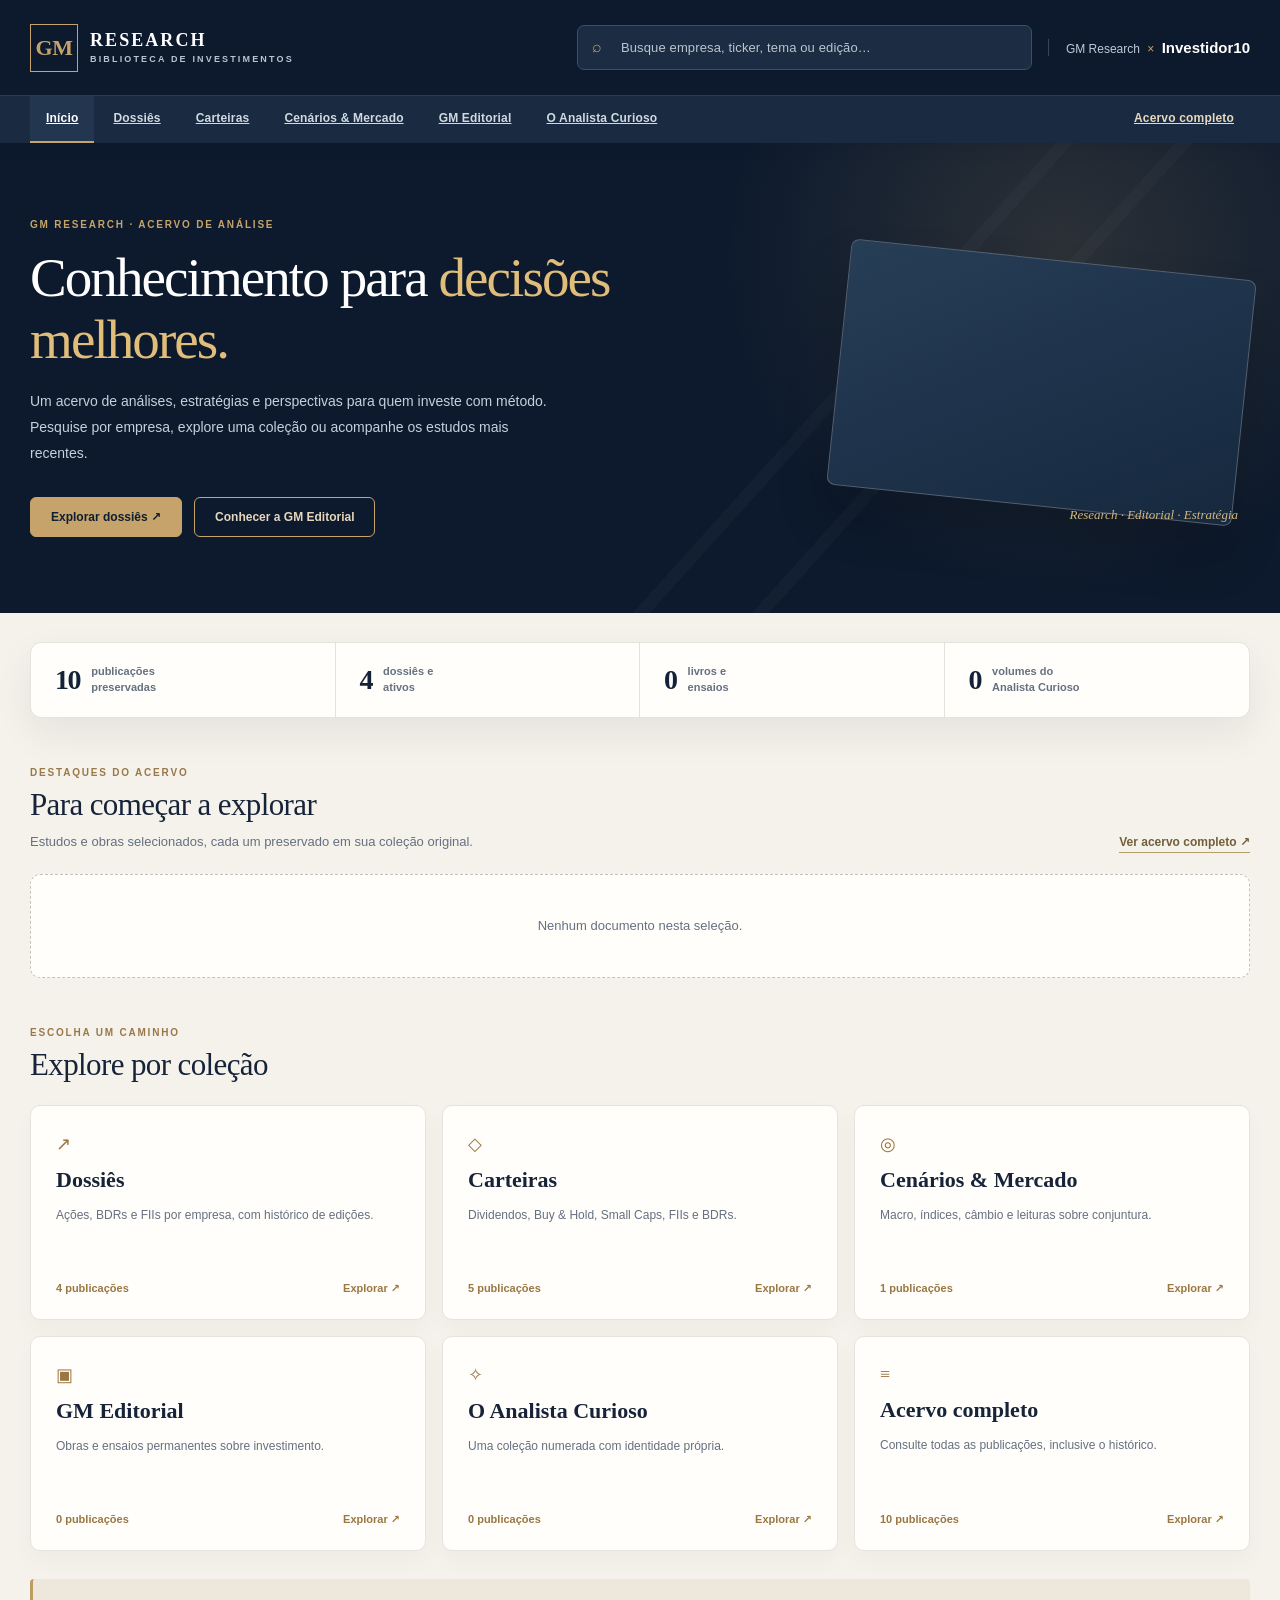
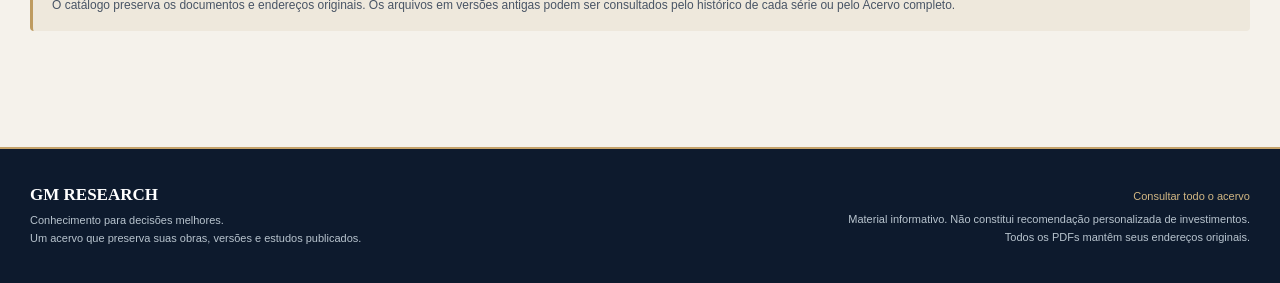
==== commit 408529a7: "GM Biblioteca V2: ativar nova experiência preservando os 139 PDFs e links originais" ====
--- a/index.html
+++ b/index.html
@@ -1,319 +1,51 @@
 <!doctype html>
 <html lang="pt-BR">
 <head>
-<meta charset="utf-8"><meta name="viewport" content="width=device-width,initial-scale=1">
+<meta charset="utf-8">
+<meta name="viewport" content="width=device-width, initial-scale=1">
 <meta name="robots" content="noindex,nofollow">
-<title>GM Research × Investidor10 · Biblioteca</title>
-<style>
-:root{--navy:#182434;--blue:#1E2D44;--gold:#C59B27;--cream:#F5F3EC;--paper:#FCFBF8;--ink:#182434;--muted:#6f7780;--line:#E7E2D8;--white:#fff}
-*{box-sizing:border-box}body{margin:0;background:var(--cream);color:var(--ink);font-family:Inter,ui-sans-serif,system-ui,-apple-system,"Segoe UI",sans-serif}
-header{background:var(--navy);color:#fff;border-bottom:3px solid var(--gold)}
-.head{max-width:1180px;margin:auto;padding:25px 24px 22px;display:flex;align-items:center;justify-content:space-between;gap:24px}
-.brandline{display:flex;align-items:center;gap:17px}.gm-mark{width:48px;height:48px;border:1px solid rgba(197,155,39,.7);display:grid;place-items:center;font-family:Georgia,serif;font-weight:700;letter-spacing:.05em;color:var(--gold)}
-.brandcopy b{display:block;font-family:Georgia,serif;font-size:21px;letter-spacing:.07em}.brandcopy span{font-size:12px;opacity:.7;letter-spacing:.05em}
-.partner{display:flex;align-items:center;gap:11px;font-size:12px;color:#d8dce2}.x{color:var(--gold);font-size:18px}.i10{font-weight:850;font-size:19px;color:#fff;letter-spacing:-.03em}.i10 em{font-style:normal;color:var(--gold)}
-.wrap{max-width:1080px;margin:auto;padding:34px 22px 60px}.top{display:flex;justify-content:space-between;align-items:flex-end;gap:24px;margin-bottom:22px}.top h1{font:700 31px/1.05 Georgia,serif;margin:0 0 7px}.top p{margin:0;color:var(--muted);font-size:14px}
-.search{width:min(350px,100%);background:#fff;border:1px solid var(--line);border-radius:9px;padding:11px 14px;font-size:14px;outline:none}.search:focus{border-color:#bfa65f;box-shadow:0 0 0 3px rgba(197,155,39,.09)}
-.stats{display:flex;gap:9px;flex-wrap:wrap;margin:0 0 20px}.stat{background:#fff;border:1px solid var(--line);border-radius:8px;padding:10px 14px;font-size:12px;color:var(--muted)}.stat strong{color:var(--navy);font-size:19px;margin-right:7px}.stat.total{border-color:var(--gold);background:#fffdf5}.tabs{display:flex;gap:7px;flex-wrap:wrap;padding-bottom:19px;border-bottom:1px solid #ddd7cb}.tab{border:1px solid var(--line);background:rgba(255,255,255,.65);color:var(--ink);border-radius:7px;padding:8px 13px;font-size:12px;font-weight:750;cursor:pointer}.tab.active{background:var(--navy);border-color:var(--navy);color:#fff}
-.adminbar{display:none;margin:18px 0 0;padding:11px;background:#fff;border:1px solid var(--line);border-radius:9px;gap:7px;align-items:center;flex-wrap:wrap}.adminbar.show{display:flex}.adminbar span{font-size:12px;color:var(--muted);margin-right:auto}.adminbar a{font-size:11px;font-weight:800;text-decoration:none;color:var(--navy);background:#f1ede3;border-radius:6px;padding:8px 10px}
-.section{margin:31px 0 37px}.section-head{display:flex;align-items:baseline;justify-content:space-between;margin-bottom:9px}.section h2{font:700 20px Georgia,serif;margin:0}.count{font-size:11px;color:var(--muted);text-transform:uppercase;letter-spacing:.08em}
-.library{background:var(--paper);border:1px solid var(--line);border-radius:11px;overflow:hidden}.row{display:grid;grid-template-columns:42px minmax(0,1fr) 120px;align-items:center;min-height:61px;padding:8px 13px;border-bottom:1px solid var(--line);transition:.15s}.row:last-child{border-bottom:0}.row:hover{background:#fff}
-.pdf{width:29px;height:35px;border:1px solid #d9d3c8;border-radius:4px;background:#fff;display:grid;place-items:center;font-size:8px;font-weight:900;color:var(--gold);letter-spacing:.04em}
-.docname{font-family:Georgia,serif;font-size:15px;font-weight:700;line-height:1.25;white-space:nowrap;overflow:hidden;text-overflow:ellipsis}.meta{font-size:11px;color:var(--muted);margin-top:3px}.open{text-align:center;text-decoration:none;color:var(--navy);border:1px solid #d8d1c3;background:#fff;border-radius:6px;padding:7px 9px;font-size:10px;font-weight:850;letter-spacing:.04em}.open:hover{border-color:var(--gold);color:#8d6b13}
-.empty{padding:25px;color:var(--muted);background:#fff;border:1px dashed #cfc8ba;border-radius:10px}.manage-note{display:none;margin-top:30px;color:var(--muted);font-size:11px}.manage-note.show{display:block}
-footer{background:#ede9df;border-top:1px solid #ddd7cb;color:#7c8288;text-align:center;font-size:10px;letter-spacing:.09em;padding:21px}
-@media(max-width:700px){.head{padding:20px}.partner{display:none}.top{display:block}.search{margin-top:17px;width:100%}.wrap{padding:27px 15px 45px}.top h1{font-size:27px}.row{grid-template-columns:38px minmax(0,1fr) 68px;padding:8px 10px}.docname{font-size:14px}.open{padding:7px 5px}.gm-mark{width:42px;height:42px}.brandcopy b{font-size:18px}}
-
-/* Navegação editorial compacta */
-.hero-note{font-size:12px;color:var(--muted);margin-top:10px}.month-grid{display:grid;grid-template-columns:repeat(auto-fit,minmax(265px,1fr));gap:14px;margin:18px 0 26px}.month-card{background:#fff;border:1px solid var(--line);border-radius:13px;overflow:hidden;box-shadow:0 4px 16px rgba(24,36,52,.035)}.month-card.featured{border-color:#c6a553}.month-card summary{list-style:none;cursor:pointer;padding:18px 18px 15px;display:flex;align-items:center;justify-content:space-between;gap:12px}.month-card summary::-webkit-details-marker{display:none}.month-card summary:hover{background:#fbf9f2}.month-card .month-title{font:700 20px Georgia,serif}.month-card .month-sub{display:block;color:var(--muted);font-size:11px;margin-top:5px}.month-card .month-arrow{color:var(--gold);font-size:21px}.month-card[open] .month-arrow{transform:rotate(90deg)}.month-links{padding:0 13px 13px;display:grid;gap:6px}.month-link{display:flex;align-items:center;justify-content:space-between;gap:8px;padding:10px 11px;border-radius:7px;background:#f7f5ef;border:1px solid #eee8dd;text-decoration:none;color:var(--ink);font-size:13px;font-weight:650}.month-link:hover{background:#fff7e4;border-color:var(--gold)}.month-link span:last-child{font-size:10px;color:#87691c;font-weight:800}.shelf-heading{font:700 21px Georgia,serif;margin:24px 0 8px}.shelf-intro{color:var(--muted);font-size:12px;margin:0 0 10px}.month-card:not([open]) .month-links{display:none}@media(max-width:700px){.month-grid{grid-template-columns:1fr}.month-card summary{padding:15px}}
-.asset-ident{display:flex;align-items:center;gap:12px}.asset-symbol{width:43px;height:43px;flex:0 0 43px;display:grid;place-items:center;border-radius:12px;background:#142d37;color:#d6b466;font:800 13px/1 system-ui;letter-spacing:-.035em;border:1px solid #d9d0b6}.asset-name{font:700 19px Georgia,serif}.asset-ticker{font:650 11px system-ui;color:#777;letter-spacing:.04em;margin-top:4px}.month-card summary .asset-ident{min-width:0}.month-card summary .asset-ident>div:last-child{min-width:0}.month-link span:first-child{flex:1}.asset-symbol[data-kind="bdrs"]{background:#1d3550;color:#e8d8a6}.asset-symbol[data-kind="fiis"]{background:#25483b;color:#e6d4a0}@media(max-width:700px){.asset-symbol{width:38px;height:38px;flex-basis:38px}.asset-name{font-size:17px}}
-.asset-logo{width:40px;height:40px;flex:0 0 40px;object-fit:contain;background:#fff;border:1px solid #eee7dc;border-radius:9px;padding:5px}.asset-ident{gap:10px}.asset-name{font:700 16px/1.25 Georgia,serif;overflow-wrap:anywhere}.month-card summary{min-height:78px}.month-card summary>.month-arrow{flex-shrink:0}.month-card .asset-ident .asset-symbol{width:40px;height:40px;flex-basis:40px}@media(max-width:700px){.asset-logo{width:38px;height:38px;flex-basis:38px}}
-
-/* Navegação lateral e leitura editorial */
-.wrap{max-width:1420px}
-.library-layout{display:grid;grid-template-columns:225px minmax(0,1fr);gap:30px;align-items:start;margin-top:22px}
-.side-panel{position:sticky;top:18px;background:#fff;border:1px solid var(--line);border-radius:14px;padding:16px 12px;box-shadow:0 5px 24px rgba(24,36,52,.035)}
-.side-heading{font-size:10px;font-weight:850;letter-spacing:.13em;color:#8c7b5b;padding:5px 10px 14px}
-.side-panel .tabs{display:flex;flex-direction:column;gap:4px;border:0;padding:0}
-.side-panel .tab{width:100%;text-align:left;border:0;background:transparent;border-radius:8px;padding:12px 13px;font-size:13px;font-weight:700}
-.side-panel .tab:hover{background:#f6f3eb}
-.side-panel .tab.active{background:var(--navy);color:#fff}
-.side-note{border-top:1px solid var(--line);margin:15px 8px 0;padding-top:12px;color:var(--muted);font-size:11px;line-height:1.5}
-.library-main{min-width:0}
-.library-main .section:first-child{margin-top:0}
-.library-main .month-grid{grid-template-columns:repeat(2,minmax(0,1fr));gap:13px}
-.month-card{min-width:0}
-.month-card .month-title{font-size:17px;line-height:1.25}
-.month-links{min-width:0}
-.month-link{min-width:0;line-height:1.35;font-size:12px}
-.month-link span:first-child{min-width:0;white-space:normal;overflow-wrap:anywhere}
-.month-link span:last-child{white-space:nowrap;flex:0 0 auto}
-.month-card summary>div{min-width:0}
-@media(min-width:1250px){.library-main .month-grid{grid-template-columns:repeat(3,minmax(0,1fr))}}
-@media(max-width:850px){.library-layout{grid-template-columns:1fr;gap:18px}.side-panel{position:static;padding:10px}.side-heading,.side-note{display:none}.side-panel .tabs{flex-direction:row;overflow-x:auto;flex-wrap:nowrap;gap:5px}.side-panel .tab{width:auto;white-space:nowrap;flex:0 0 auto;padding:10px 12px}.library-main .month-grid{grid-template-columns:repeat(2,minmax(0,1fr))}}
-@media(max-width:560px){.library-main .month-grid{grid-template-columns:1fr}.library-layout{gap:12px}}
-.month-link .report-info{display:block;min-width:0;flex:1}
-.month-link .publication-meta{display:block;margin-top:5px;font-size:10px;font-weight:500;line-height:1.35;color:#66717c}
-.month-link .shortcut{white-space:nowrap;flex:0 0 auto;color:#87691c;font-size:10px;font-weight:800}
-.month-link .document-tag{display:inline-block;margin-right:5px;padding:2px 5px;border-radius:4px;background:#ede4cd;color:#5c491f;font-size:9px;font-weight:800;letter-spacing:.03em}
-.month-link .report-cover{width:62px;height:86px;flex:0 0 62px;object-fit:contain;border-radius:5px;border:1px solid #ddd7ca;box-shadow:0 2px 6px rgba(24,36,52,.12);background:#fff}
-.month-card summary .report-cover{width:45px;height:63px;flex:0 0 45px;object-fit:contain;border-radius:5px;border:1px solid #ddd7ca;background:#fff;box-shadow:0 2px 6px rgba(24,36,52,.09)}
-@media(max-width:560px){.month-link .report-cover{width:48px;height:68px;flex-basis:48px}.month-card summary .report-cover{width:40px;height:56px;flex-basis:40px}}
-</style></head>
+<meta name="theme-color" content="#0d1a2d">
+<meta name="description" content="Biblioteca GM Research — dossiês, carteiras, cenários econômicos e coleções editoriais para quem investe com método.">
+<title>Biblioteca | GM Research</title>
+<link rel="stylesheet" href="./assets/v2.css">
+</head>
 <body>
-<header><div class="head"><div class="brandline"><div class="gm-mark">GM</div><div class="brandcopy"><b>GM RESEARCH</b><span>ANALYSIS · STRATEGY · PERFORMANCE</span></div></div><div class="partner"><span>Biblioteca exclusiva</span><span class="x">×</span><span class="i10">investidor<em>10</em></span></div></div></header>
-<main class="wrap">
-<div class="top"><div><h1>Biblioteca de Research</h1><p>Carteiras e análises GM Research em um ambiente único e organizado.</p></div><input id="search" class="search" placeholder="Buscar ativo, carteira ou relatório…"></div>
-<div id="stats" class="stats" aria-live="polite"></div>
-<div class="library-layout"><aside class="side-panel"><div class="side-heading">EXPLORAR BIBLIOTECA</div><nav class="tabs" aria-label="Categorias da biblioteca"><button class="tab" data-filter="all">Todos</button><button class="tab active" data-filter="carteiras">Carteiras</button><button class="tab" data-filter="acoes">Ações B3</button><button class="tab" data-filter="bdrs">BDRs</button><button class="tab" data-filter="fiis">FIIs</button><button class="tab" data-filter="indices">Índices e ETFs</button><button class="tab" data-filter="renda-fixa">Renda Fixa</button><button class="tab" data-filter="cenarios">Cenários</button><button class="tab" data-filter="conhecimento">Conhecimento GM</button><button class="tab" data-filter="analista-curioso">O Analista Curioso</button></nav><div class="side-note">Selecione uma categoria para explorar os relatórios.</div></aside><div class="library-main">
-<div id="adminbar" class="adminbar"><span><b>Gestão da biblioteca</b> · adicionar, substituir ou excluir PDFs</span><a target="_blank" href="https://github.com/gustavomassotti-byte/gm-investidor10/tree/main/documentos/carteiras">CARTEIRAS</a><a target="_blank" href="https://github.com/gustavomassotti-byte/gm-investidor10/tree/main/documentos/acoes">AÇÕES</a><a target="_blank" href="https://github.com/gustavomassotti-byte/gm-investidor10/tree/main/documentos/fiis">FIIs</a><a target="_blank" href="https://github.com/gustavomassotti-byte/gm-investidor10/tree/main/documentos/renda-fixa">RENDA FIXA</a></div>
-<div id="content"><div class="empty">Carregando biblioteca…</div></div>
-<div id="manage-note" class="manage-note">Os documentos são atualizados pelas pastas de gestão. A publicação do portal é automática.</div></div></div>
+<a href="#app" style="position:absolute;left:-10000px;top:0;background:#fff;color:#132237;padding:10px;z-index:30" onfocus="this.style.left='10px'" onblur="this.style.left='-10000px'">Pular para o conteúdo</a>
+<header class="topbar">
+  <div class="page-width topbar-inner">
+    <a class="brand" href="?sec=inicio" data-go="inicio" aria-label="GM Research — Início da Biblioteca">
+      <span class="brand-mark">GM</span>
+      <span class="brand-words"><strong>RESEARCH</strong><small>BIBLIOTECA DE INVESTIMENTOS</small></span>
+    </a>
+    <div class="topbar-right">
+      <label class="header-search">
+        <span class="search-glass" aria-hidden="true">⌕</span>
+        <input id="global-search" type="search" autocomplete="off" aria-label="Pesquisar títulos, empresas, tickers e assuntos" placeholder="Busque empresa, ticker, tema ou edição…">
+      </label>
+      <div class="partner" aria-label="GM Research em parceria com Investidor10">GM Research <span>×</span> <b>Investidor10</b></div>
+    </div>
+  </div>
+</header>
+<nav class="navbar" aria-label="Seções da biblioteca">
+  <div class="page-width nav-inner">
+    <a href="?sec=inicio" class="nav-item" data-go="inicio">Início</a>
+    <a href="?sec=dossies" class="nav-item" data-go="dossies">Dossiês</a>
+    <a href="?sec=carteiras" class="nav-item" data-go="carteiras">Carteiras</a>
+    <a href="?sec=cenarios" class="nav-item" data-go="cenarios">Cenários &amp; Mercado</a>
+    <a href="?sec=editorial" class="nav-item" data-go="editorial">GM Editorial</a>
+    <a href="?sec=curioso" class="nav-item" data-go="curioso">O Analista Curioso</a>
+    <a href="?sec=arquivo" class="nav-item nav-archive" data-go="arquivo">Acervo completo</a>
+  </div>
+</nav>
+<main id="app" tabindex="-1" aria-live="polite">
+  <div class="page-width" style="padding:70px 0;text-align:center;color:#657080">Organizando o acervo GM Research...</div>
 </main>
-<footer>GM RESEARCH × INVESTIDOR10 · BIBLIOTECA DE RESEARCH</footer>
-<script>
-const groups={carteiras:'Carteiras',acoes:'Ações da B3',bdrs:'BDRs e Exterior',fiis:'FIIs',indices:'Índices e ETFs', 'renda-fixa':'Renda Fixa',cenarios:'Cenários e Macro',conhecimento:'Conhecimento GM','analista-curioso':'O Analista Curioso'};
-let DATA=[],filter='carteiras';
-const esc=v=>String(v??'').replace(/[&<>"']/g,c=>({'&':'&amp;','<':'&lt;','>':'&gt;','"':'&quot;',"'":'&#39;'}[c]));
-const nice=v=>String(v||'Documento').replace(/\.pdf$/i,'').replace(/[_-]+/g,' ').replace(/\s+/g,' ').trim();
-const formatDate=x=>/^\d{4}-\d{2}-\d{2}$/.test(x||'')?x.slice(8,10)+'/'+x.slice(5,7)+'/'+x.slice(0,4):null;
-const publicationMeta=x=>{const a=[];if(x.reference_month&&/^\d{4}-\d{2}$/.test(x.reference_month)){const [y,m]=x.reference_month.split('-');a.push('Referência: '+m+'/'+y)}const p=formatDate(x.published_at),u=formatDate(x.updated_at);a.push(p?'Publicado: '+p:'Data de publicação não registrada');if(u&&u!==p)a.push('Atualizado: '+u);return '<small class="publication-meta">'+esc(a.join(' · '))+'</small>'};
-const COVER_URLS={
- 'GM_Research_Especial_Dolar_2026.pdf':'https://gm-central.floot.app/_cdn/static/0b0fbe8a-c12d-4d6d-b5f8-f53874eb203d-gm_capa_dolar_2026_v2.jpg',
- 'GM_Research_Especial_Ibovespa_2026_APROVADO.pdf':'https://gm-central.floot.app/_cdn/static/6d4dabce-0f21-40bf-8e06-9fc18d83d36e-gm_capa_ibovespa_duas_moedas_2026.jpg'
-};
-const coverHTML=x=>{
- const k=classify(x);
- const eligible=['carteiras','cenarios','conhecimento','renda-fixa','analista-curioso'].includes(k)||Boolean(COVER_URLS[x.name]);
- if(!eligible)return '';
- const src=x.cover_path||COVER_URLS[x.name];
- return src?'<img class="report-cover" src="'+esc(src)+'" alt="Capa do relatório" loading="lazy" referrerpolicy="no-referrer" onerror="this.style.display=\'none\'">':'';
-};
-const publicationTag=x=>/ESPECIAL[_\s-]?DOLAR/i.test(x.name)?'<span class="document-tag">DÓLAR · CÂMBIO</span>':/ESPECIAL[_\s-]?IBOVESPA/i.test(x.name)?'<span class="document-tag">IBOVESPA · USD · EWZ</span>':/(?:^|[_-])EWZ(?:[_-]|[.])/i.test(x.name)?'<span class="document-tag">ETF · BRASIL USD</span>':'';
-const dateLabel=x=>{const a=[];if(x.reference_month&&/^\d{4}-\d{2}$/.test(x.reference_month)){const [y,m]=x.reference_month.split('-');a.push('Referência: '+m+'/'+y)}if(x.published_at&&/^\d{4}-\d{2}-\d{2}$/.test(x.published_at)){const [y,m,d]=x.published_at.split('-');a.push('Publicado: '+d+'/'+m+'/'+y)}return a.length?' · '+a.join(' · '):' · Data não registrada'};
-function rowHTML(x,k){const name=esc(x.display_name||nice(x.name));const path=String(x.path||'');const href=path.split('/').map(encodeURIComponent).join('/');return '<div class="row"><div class="pdf">PDF</div><div><div class="docname" title="'+name+'">'+name+'</div><div class="meta">GM Research · '+esc(groups[k]) +dateLabel(x)+'</div></div><a class="open" target="_blank" rel="noopener" href="'+esc(href)+'">ABRIR</a></div>'}
-const MONTHS=['Janeiro','Fevereiro','Março','Abril','Maio','Junho','Julho','Agosto','Setembro','Outubro','Novembro','Dezembro'];
-function portfolioType(x){
- const n=(x.name+' '+(x.display_name||'')).toLowerCase().normalize('NFD').replace(/[\u0300-\u036f]/g,'');
- if(/dividend/.test(n))return 'Dividendos';
- if(/buy[\s_-]*(?:and[\s_-]*)?hold|buyhold/.test(n))return 'Buy & Hold';
- if(/small[\s_-]*caps?/.test(n))return 'Small Caps';
- if(/\bbdrs?\b|[_-]bdrs?[_-]/.test(n))return 'BDRs';
- if(/\bfiis?\b|[_-]fiis?[_-]/.test(n))return 'Fundos Imobiliários (FIIs)';
- return null;
-}
-function portfolioMonth(x){
- if(x.reference_month&&/^\d{4}-(0[1-9]|1[0-2])$/.test(x.reference_month))return x.reference_month;
- const n=(x.name||'').toLowerCase().normalize('NFD').replace(/[\u0300-\u036f]/g,'');
- const names=['janeiro','fevereiro','marco','abril','maio','junho','julho','agosto','setembro','outubro','novembro','dezembro'];
- for(let i=0;i<names.length;i++){let m=n.match(new RegExp(names[i]+'[\\s_-]*(20\\d{2})'));if(m)return m[1]+'-'+String(i+1).padStart(2,'0')}
- let m=n.match(/(?:^|[^a-z])(jan|fev|mar|abr|mai|jun|jul|ago|set|out|nov|dez)[_-]?(20\d{2})/);
- if(m)return m[2]+'-'+String(['jan','fev','mar','abr','mai','jun','jul','ago','set','out','nov','dez'].indexOf(m[1])+1).padStart(2,'0');
- return null;
-}
-function portfolioTitle(x){const type=portfolioType(x),month=portfolioMonth(x);const label=month?MONTHS[Number(month.slice(5))-1]+' '+month.slice(0,4):'Histórico';return type?'Carteira '+type+' — '+label:nice(x.name)}
-function portfolioVersion(x){const n=(x.name||'').toUpperCase();return /REV3/.test(n)?5:/REV2/.test(n)?4:/REV1/.test(n)?3:/FINAL/.test(n)?2:1}
-function visiblePortfolios(rows){
- const best=new Map(),others=[];
- for(const x of rows){const type=portfolioType(x),month=portfolioMonth(x);if(!type||!month){others.push(x);continue}
- const key=month+'|'+type,prev=best.get(key);
- if(!prev||portfolioVersion(x)>portfolioVersion(prev))best.set(key,x);
- }
- return [...best.values(),...others];
-}
-function portfolioHTML(rows){
- const chosen=visiblePortfolios(rows),byMonth=new Map();
- for(const x of chosen){const m=portfolioMonth(x)||'sem-data';if(!byMonth.has(m))byMonth.set(m,[]);byMonth.get(m).push(x)}
- const keys=[...byMonth.keys()].sort((a,b)=>a==='sem-data'?1:b==='sem-data'?-1:b.localeCompare(a));
- if(!keys.length)return '';
- return '<h2 class="shelf-heading">Carteiras mensais</h2><p class="shelf-intro">Escolha uma edição para acessar diretamente as cinco estratégias. O histórico fica recolhido.</p><div class="month-grid">'+keys.map((month,i)=>{
-  const list=byMonth.get(month).sort((a,b)=>['Dividendos','Buy & Hold','Small Caps','BDRs','Fundos Imobiliários (FIIs)'].indexOf(portfolioType(a))-['Dividendos','Buy & Hold','Small Caps','BDRs','Fundos Imobiliários (FIIs)'].indexOf(portfolioType(b)));
-  const label=month==='sem-data'?'Sem referência definida':MONTHS[Number(month.slice(5))-1]+' '+month.slice(0,4);
-  const links=list.map(x=>{const href=String(x.path||'').split('/').map(encodeURIComponent).join('/');return '<a class="month-link" target="_blank" rel="noopener" href="'+esc(href)+'">'+coverHTML(x)+'<span class="report-info">'+esc(portfolioTitle(x))+publicationMeta(x)+'</span><span class="shortcut">PDF ↗</span></a>'}).join('');
-  return '<details class="month-card'+(i===0?' featured':'')+'"'+(i===0?' open':'')+'><summary><div><div class="month-title">'+esc(label)+'</div><span class="month-sub">'+list.length+' de 5 carteiras'+(list.length===5?' · edição completa':' · acervo histórico')+'</span></div><span class="month-arrow">›</span></summary><div class="month-links">'+links+'</div></details>';
- }).join('')+'</div>';
-}
-
-const ASSETS=[
- {name:'Petrobras',ticker:'PETR3 / PETR4',symbol:'PBR',re:/PETR[34]|PETROBRAS/i},
- {name:'Vale',ticker:'VALE3',symbol:'VALE',re:/VALE3|(?:^|[_\s-])VALE(?:[_\s-]|$)/i},
- {name:'Nike',ticker:'NKE / NIKE34',symbol:'NIKE',re:/NIKE34|(?:^|[_\s-])NKE(?:[_\s-]|$)|NIKE/i},
- {name:'ExxonMobil',ticker:'XOM / EXXO34',symbol:'XOM',re:/EXXO34|EXXON|(?:^|[_\s-])XOM(?:[_\s-]|$)/i},
- {name:'Microsoft',ticker:'MSFT34',symbol:'MS',re:/MSFT34|MICROSOFT/i},
- {name:'Amazon',ticker:'AMZO34',symbol:'AMZ',re:/AMZO34|AMAZON/i},
- {name:'Alphabet (Google)',ticker:'GOGL34',symbol:'G',re:/GOGL34|ALPHABET|GOOGLE/i},
- {name:'Meta Platforms',ticker:'M1TA34',symbol:'META',re:/M1TA34|META[_\s-]/i},
- {name:'Taiwan Semiconductor',ticker:'TSMC34',symbol:'TSMC',re:/TSMC34|TAIWAN[_\s-]?SEMICONDUCTOR|TSMC/i},
- {name:'XP Inc.',ticker:'XPBR31',symbol:'XP',re:/XPBR31|XP[_\s-]?INC/i},
- {name:'BlackRock',ticker:'BLAK34',symbol:'BLK',re:/BLAK34|BLACKROCK/i},
- {name:'Micron Technology',ticker:'MUTC34',symbol:'MU',re:/MUTC34|MICRON/i},
- {name:'Aura Minerals',ticker:'AURA33',symbol:'AURA',re:/AURA33|AURA[_\s-]?MINERALS/i},
- {name:'Mercado Livre',ticker:'MELI / MELI34',symbol:'MELI',re:/MELI34|MERCADOLIBRE|MERCADO[_\s-]?LIVRE/i},
- {name:'TOTVS',ticker:'TOTS3',symbol:'TOT',re:/TOTS3|TOTVS/i},
- {name:'Bradesco',ticker:'BBDC4',symbol:'BBDC',re:/BBDC[34]|BRADESCO/i},
- {name:'Sabesp',ticker:'SBSP3',symbol:'SAB',re:/SBSP3|SABESP/i},
- {name:'Unipar',ticker:'UNIP6',symbol:'UNI',re:/UNIP[346]|UNIPAR/i},
- {name:'TIM',ticker:'TIMS3',symbol:'TIM',re:/TIMS3|(?:^|[_\s-])TIM(?:[_\s-]|$)/i},
- {name:'Banco do Brasil',ticker:'BBAS3',symbol:'BB',re:/BBAS3|BANCO[_\s-]?DO[_\s-]?BRASIL/i},
- {name:'Direcional',ticker:'DIRR3',symbol:'DIR',re:/DIRR3|DIRECIONAL/i},
- {name:'PRIO',ticker:'PRIO3',symbol:'PRIO',re:/PRIO3|(?:^|[_\s-])PRIO(?:[_\s-]|$)/i},
- {name:'Ibovespa',ticker:'IBOV',symbol:'IBOV',re:/IBOVESPA|(?:^|[_\s-])IBOV(?:[_\s-]|$)/i},
- {name:'S&P 500',ticker:'SPX / SPY',symbol:'SPX',re:/SP500|S&P[_\s-]?500|S_P_500/i},
- {name:'EWZ',ticker:'EWZ',symbol:'EWZ',re:/(?:^|[_\s-])EWZ(?:[_\s-]|$)/i}
-];
-const DOMAINS={Petrobras:'petrobras.com.br',Vale:'vale.com',Nike:'nike.com',ExxonMobil:'exxonmobil.com',Microsoft:'microsoft.com',Amazon:'amazon.com', 'Alphabet (Google)':'google.com','Meta Platforms':'meta.com','Mercado Livre':'mercadolivre.com.br',TOTVS:'totvs.com',Bradesco:'bradesco.com.br',Sabesp:'sabesp.com.br',Unipar:'unipar.com',TIM:'tim.com.br','Banco do Brasil':'bb.com.br',Direcional:'direcional.com.br',PRIO:'prio3.com.br',Copel:'copel.com',Itaúsa:'itausa.com.br',TSMC:'tsmc.com','Taiwan Semiconductor':'tsmc.com','XP Inc.':'xpinc.com',BlackRock:'blackrock.com','Micron Technology':'micron.com','Aura Minerals':'auraminerals.com','BTG Pactual':'btgpactual.com','Ibovespa':'b3.com.br','S&P 500':'spglobal.com',EWZ:'ishares.com'};
-
-Object.assign(DOMAINS,{
- 'WEG':'weg.net','Suzano':'suzano.com.br','Taesa':'taesa.com.br',
- 'Vivo':'vivo.com.br','Porto':'porto.com.br','CPFL Energia':'cpfl.com.br',
- 'B3':'b3.com.br','Irani':'irani.com.br','Klabin':'klabin.com.br',
- 'IRB(Re)':'irbbrasilre.com','AXIA Energia':'axia.com.br','ALLOS':'allos.com.br',
- 'Kepler Weber':'kepler.com.br','Banco ABC Brasil':'abcbrasil.com.br',
- 'BrasilAgro':'brasil-agro.com','Unifique':'unifique.com.br',
- 'Grupo Fleury':'grupofleury.com.br','Smart Fit':'smartfit.com.br',
- 'Brava Energia':'bravaenergia.com.br','Banco Inter':'inter.co','Berkshire Hathaway':'berkshirehathaway.com'
-});
-const MORE_ASSETS=[
- {name:'Banco ABC Brasil',ticker:'ABCB4',re:/ABCB4|BANCO[_\s-]?ABC/i},
- {name:'BrasilAgro',ticker:'AGRO3',re:/AGRO3|BRASIL[_\s-]?AGRO/i},
- {name:'Unifique',ticker:'FIQE3',re:/FIQE3|UNIFIQUE/i},
- {name:'Grupo Fleury',ticker:'FLRY3',re:/FLRY3|FLEURY/i},
- {name:'Smart Fit',ticker:'SMFT3',re:/SMFT3|SMART[_\s-]?FIT/i},
- {name:'WEG',ticker:'WEGE3',re:/WEGE3|(?:^|[_\s-])WEG(?:[_\s-]|$)/i},
- {name:'Suzano',ticker:'SUZB3',re:/SUZB3|SUZANO/i},
- {name:'Taesa',ticker:'TAEE11',re:/TAEE11|TAESA/i},
- {name:'Vivo',ticker:'VIVT3',re:/VIVT3|TELEFONICA|TELEFÔNICA/i},
- {name:'Porto',ticker:'PSSA3',re:/PSSA3|PORTO[_\s-]?SEGURO/i},
- {name:'CPFL Energia',ticker:'CPFE3',re:/CPFE3|CPFL/i},
- {name:'B3',ticker:'B3SA3',re:/B3SA3/i},
- {name:'Irani',ticker:'RANI3',re:/RANI3|IRANI/i},
- {name:'Klabin',ticker:'KLBN11',re:/KLBN11|KLABIN/i},
- {name:'IRB(Re)',ticker:'IRBR3',re:/IRBR3|IRB[_\s-]?BRASIL/i},
- {name:'AXIA Energia',ticker:'AXIA3',re:/AXIA3|AXIA[_\s-]?ENERGIA/i},
- {name:'ALLOS',ticker:'ALOS3',re:/ALOS3|ALLOS/i},
- {name:'Kepler Weber',ticker:'KEPL3',re:/KEPL3|KEPLER/i},
- {name:'Brava Energia',ticker:'BRAV3',re:/BRAV3|BRAVA[_\s-]?ENERGIA/i},
- {name:'Banco Inter',ticker:'INBR34',re:/INBR34|INTERCO/i},
- {name:'Berkshire Hathaway',ticker:'BERK34',re:/BERK34|BERKSHIRE/i}
-];
-const EXTRA_ASSETS=[
- {name:'Copel',re:/COPEL|CPLE[36]/i},
- {name:'Itaúsa',re:/ITA[UÚ]SA|ITSA[34]/i},
- {name:'TSMC',re:/TSMC|TSM[C]?34/i},
- {name:'BTLG11',re:/BTLG11/i},{name:'GARE11',re:/GARE11/i},{name:'HGLG11',re:/HGLG11/i},
- {name:'HGRU11',re:/HGRU11/i},{name:'PVBI11',re:/PVBI11/i},{name:'TRXF11',re:/TRXF11/i},
- {name:'XPML11',re:/XPML11/i},{name:'KNRI11',re:/KNRI11/i},{name:'VISC11',re:/VISC11/i},
- {name:'HGRE11',re:/HGRE11/i},{name:'MXRF11',re:/MXRF11/i},{name:'XPLG11',re:/XPLG11/i}
-];
-function logoHTML(a){
- const domain=DOMAINS[a.name];
- return domain?'<img class="asset-logo" src="https://www.google.com/s2/favicons?domain='+encodeURIComponent(domain)+'&sz=128" alt="" loading="lazy" referrerpolicy="no-referrer" onerror="this.style.display=\'none\';this.nextElementSibling.style.display=\'grid\'"><span class="asset-symbol" style="display:none">'+esc((a.name||'GM').slice(0,2).toUpperCase())+'</span>':'<span class="asset-symbol">'+esc((a.name||'GM').slice(0,2).toUpperCase())+'</span>';
-}
-function assetInfo(x){
- const n=(x.name+' '+(x.display_name||''));
- const found=MORE_ASSETS.find(a=>a.re.test(n))||ASSETS.find(a=>a.re.test(n))||EXTRA_ASSETS.find(a=>a.re.test(n));
- if(found)return found;
- const fii=n.match(/\b[A-Z]{4}11\b/i);if(fii)return {name:fii[0].toUpperCase()};
- const ticker=n.match(/\b[A-Z]{4}[346]\b/i);if(ticker)return {name:ticker[0].toUpperCase()};
- return {name:nice(x.display_name||x.name).replace(/^(?:GM Research\s*)?Dossie\s*/i,'').split(/\s+(?:Dossie|Analise|Carteira|BuyHold|Completo|Setembro|Outubro|Novembro|2026)\b/i)[0]||'Outros',ticker:'',symbol:'GM'};
-}
-function assetReportTitle(x,a){
- const n=(x.name+' '+(x.display_name||'')).toLowerCase();
- if(/especial[_\s-]?ibovespa/.test(n))return 'Ibovespa em Duas Moedas — Ciclos da Bolsa, composição e EWZ · 41 páginas';
- if(/dossie[_\s-]?ibovespa[_\s-]?novembro/.test(n))return 'Dossiê de Índice: Ibovespa · edição de 10/11 · 19 páginas';
- if(/dossie[_\s-]?ewz[_\s-]?novembro/.test(n))return 'Dossiê de ETF: EWZ · edição de 10/11 · 23 páginas';
- const month=portfolioMonth(x),when=month?MONTHS[Number(month.slice(5))-1]+' '+month.slice(0,4):'';
- let kind=/graficos.?que.?provam|estudo.visual/.test(n)?'Estudo visual — Gráficos que Provam':/edicao.editorial/.test(n)?'Edição editorial':/3t26|resultado/.test(n)?'Dossiê e resultados do 3T26':'Dossiê completo';
- return kind+(when?' · '+when:'');
-}
-function topicInfo(x,k){
-  if(k==='analista-curioso'){
-    const m=(x.name||'').match(/_Vol_(00[123])_/i);
-    return m?({'001':'Volume 001 — O Mercado Já Precificou 2027?','002':'Volume 002 — E Se 2027 For Diferente?','003':'Volume 003 — Onde Está a Assimetria em 2027?'}[m[1]]||'O Analista Curioso'):'O Analista Curioso';
-  }
- const n=(x.name+' '+(x.display_name||'')).toUpperCase().normalize('NFD').replace(/[\u0300-\u036f]/g,'');
- if(k==='renda-fixa')return 'Renda Fixa e Crédito';
- if(/LONG.?SHORT|ESTRATEGIAS.?RELATIVAS|PARES/.test(n))return 'Long & Short';
- if(/DERIVATIV|OPCOES|COLLAR|TRAVA|HEDGE/.test(n))return 'Derivativos e Opções';
- if(/VALUATION|FUNDAMENTAL|BALANCO/.test(n))return 'Fundamentos e Valuation';
- if(/ANALISE.?TECNICA|TRADING|INDICADORES/.test(n))return 'Análise Técnica e Trading';
- if(/RETORNOS?.{0,15}LONGO|HISTORIC|CICLOS?/.test(n))return 'História e Retornos';
- if(/RISCO|CONCENTRAC|VOLATILIDADE|PROTEC|HEDGE/.test(n))return 'Riscos e Proteção';
- if(/PATRIMONIO|ALOCA|BRASIL.?OU.?EXTERIOR|DIVERSIFIC/.test(n))return 'Patrimônio e Alocação';
- if(/JUROS|DOLAR|CAMBIO|INFLAC|SELIC|FISCAL|ELEIC|MACRO/.test(n))return 'Economia e Macro';
- if(/2027|OPORTUNIDADES|DINHEIRO|CENARIO/.test(n))return 'Perspectivas 2027';
- if(/DIVIDEND|VALUATION|FUNDAMENTAL|METODOLOG/.test(n))return 'Estratégias de Investimento';
- return k==='conhecimento'?'Guias e Estudos':k==='cenarios'?'Estudos de Cenários':'Estudos e Publicações';
-}
-function readableTitle(x){
-  if(x.category==='analista-curioso')return topicInfo(x,'analista-curioso').replace(/^Volume /,'Edição ');
- const raw=nice(x.display_name||x.name).replace(/\s+(?:FINAL|REV\d+|V\d+)$/i,'');
- const n=raw.toUpperCase().normalize('NFD').replace(/[\u0300-\u036f]/g,'');
- const known=[
-  [/ESPECIAL.*DOLAR/,'O Dólar Está Caro? — Preço, Risco e Proteção · 19 páginas'],
-  [/ESPECIAL.*IBOVESPA/,'Ibovespa em Duas Moedas — Ciclos da Bolsa Brasileira · 41 páginas'],
- [/RENDA FIXA.*CREDITO PRIVADO/,'Renda Fixa e Crédito Privado'],
- [/RISCOS INVISIVEIS/,'Os Riscos Invisíveis da Sua Carteira em 2027'],
- [/BOLSA 2027.*CENARIOS.*RISCOS/,'Bolsa em 2027 — Cenários e Riscos'],
- [/JUROS.*DOLAR.*BOLSA.*2027/,'Juros, Dólar e Bolsa em 2027'],
- [/AJUSTE FISCAL.*2027/,'Ajuste Fiscal e seus Impactos em 2027'],
- [/ONDE ESTARA.*DINHEIRO.*2027/,'Onde Estará o Dinheiro em 2027?'],
- [/MAPA.*OPORTUNIDADES.*2027/,'O Mapa das Oportunidades de 2027'],
- [/ANO POS ELEITORAL.*2027/,'O Ano Pós-Eleitoral de 2027'],
- [/SEU PATRIMONIO.*PREPARADO/,'Seu Patrimônio Está Preparado para 2027?'],
- [/PATRIMONIO.*2027/,'Patrimônio 2027 — Estratégia e Alocação'],
- [/BRASIL.*EXTERIOR.*2027/,'Brasil ou Exterior: Onde Alocar em 2027?'],
- [/RETORNOS.*LONGO PRAZO/,'Retornos de Longo Prazo no Brasil']
- ];
- const match=known.find(([re])=>re.test(n));
- if(match)return match[1];
- return raw.replace(/^GM\s+Research\s+/i,'').replace(/^GM\s+/i,'').replace(/\s+(?:Novembro|Outubro|Setembro|Agosto|Julho|Junho)\s*2026.*$/i,'').replace(/\s+2026\s+FINAL$/i,'').trim();
-}
-function shelfHTML(rows,k,label){
- if(!rows.length)return '';
- const by=new Map();
- for(const x of rows){
- const a=assetInfo(x),key=['acoes','bdrs','fiis','indices'].includes(k)?a.name:topicInfo(x,k);
- if(!by.has(key))by.set(key,{a,items:[]});by.get(key).items.push(x);
- }
- return '<section class="section"><div class="section-head"><h2>'+esc(label)+'</h2><span class="count">'+rows.length+' publicações</span></div><div class="month-grid">'+[...by.values()].sort((a,b)=>a.a.name.localeCompare(b.a.name,'pt-BR')).map(({a,items})=>{
- items.sort((x,y)=>(/especial_ibovespa/i.test(y.name)?1:0)-(/especial_ibovespa/i.test(x.name)?1:0)||String(y.reference_month||y.published_at||y.name).localeCompare(String(x.reference_month||x.published_at||x.name)));
- const isAsset=['acoes','bdrs','fiis','indices'].includes(k);
- const head=isAsset?'<div class="asset-ident">'+logoHTML(a)+'<div class="asset-name">'+esc(a.name)+'</div></div>':'<div class="asset-ident">'+coverHTML(items[0])+'<div class="month-title">'+esc(topicInfo(items[0],k))+'</div></div>';
- return '<details class="month-card"'+(by.size===1?' open':'')+'><summary><div>'+head+(isAsset?'':'<span class="month-sub">'+items.length+' '+(items.length===1?'publicação':'publicações')+'</span>')+'</div><span class="month-arrow">›</span></summary><div class="month-links">'+items.map(x=>{const href=String(x.path||'').split('/').map(encodeURIComponent).join('/');const title=isAsset?assetReportTitle(x,a):readableTitle(x);return '<a class="month-link" target="_blank" rel="noopener" href="'+esc(href)+'">'+coverHTML(x)+'<span class="report-info">'+publicationTag(x)+esc(title)+publicationMeta(x)+'</span><span class="shortcut">PDF ↗</span></a>'}).join('')+'</div></details>';
- }).join('')+'</div></section>';
-}
-function classify(x){
-  if(x.category==='analista-curioso')return 'analista-curioso';
- const n=String(x.name||'').toUpperCase().normalize('NFD').replace(/[\u0300-\u036f]/g,'');
- if(/RETORNOS?.{0,15}LONGO|GRAFICOS.?QUE.?PROVAM.?RETORNOS/.test(n))return 'conhecimento';
- if(/IBOVESPA|SP500|S&P.?500|(?:^|[_-])EWZ(?:[_-]|[.])/.test(n)&&x.category!=='carteiras')return 'indices';
- if(x.category==='acoes'&&/(?:2027|PATRIMONIO|AJUSTE_FISCAL|BRASIL_OU_EXTERIOR|JUROS_DOLAR|OPORTUNIDADES|ELEICOES_BOLSA)/.test(n))return 'cenarios';
- if(x.category==='carteiras'||(x.category==='fiis'&&/CARTEIRA/.test(n)))return 'carteiras';
- if(/IBOVESPA|SP500|S&P.?500|(?:^|[_-])EWZ(?:[_-]|[.])/.test(n)&&x.category!=='carteiras')return 'indices';
- if(x.category==='acoes'&&/(?:MSFT34|EXXO34|AMZO34|GOGL34|M1TA34|TSMC34|XPBR31|BLAK34|MUTC34|AURA33|BERK34|INBR34|MELI34|NKE|NIKE|BDR|MICROSOFT|AMAZON|ALPHABET|GOOGLE|EXXON|TSMC|META|MERCADOLIBRE|MERCADO_LIVRE)/.test(n))return 'bdrs';
- if(x.category==='editorial'&&/(?:2027|MACRO|CENARIO|CENÁRIO|ESPECIAL_DOLAR|CAMBIO)/.test(n))return 'cenarios';
- if(x.category==='educacional'||x.category==='editorial')return 'conhecimento';
- return x.category;
-}
-function draw(){
- const search=document.getElementById('search'),content=document.getElementById('content'),stats=document.getElementById('stats');
- const q=(search.value||'').toLocaleLowerCase('pt-BR');
- const matches=DATA.filter(x=>(filter==='all'||classify(x)===filter)&&String((classify(x)==='carteiras'?portfolioTitle(x)+' ':'')+assetInfo(x).name+' '+assetInfo(x).ticker+' '+(x.display_name||x.name||'')).toLocaleLowerCase('pt-BR').includes(q));
- const count=visiblePortfolios(DATA.filter(x=>classify(x)==='carteiras')).length;
- stats.innerHTML='<div class="stat total"><strong>'+ DATA.length +'</strong>PDFs no acervo</div>'+Object.entries(groups).map(([k,v])=>'<div class="stat"><strong>'+(k==='carteiras'?count:DATA.filter(x=>classify(x)===k).length)+'</strong>'+esc(v)+'</div>').join('');
- let html='';
- if(filter==='all'||filter==='carteiras')html+=portfolioHTML(matches.filter(x=>classify(x)==='carteiras'));
- for(const [k,label] of Object.entries(groups)){if(k==='carteiras')continue;const rows=matches.filter(x=>classify(x)===k);html+=shelfHTML(rows,k,label)}
- content.innerHTML=html||'<div class="empty">Nenhum documento encontrado para esta pesquisa.</div>';
-}
-document.getElementById('search').addEventListener('input',draw);
-document.querySelectorAll('.tab').forEach(b=>b.addEventListener('click',()=>{document.querySelectorAll('.tab').forEach(t=>t.classList.remove('active'));b.classList.add('active');filter=b.dataset.filter;draw()}));
-if(new URLSearchParams(location.search).get('admin')==='1'){document.getElementById('adminbar').classList.add('show');document.getElementById('manage-note').classList.add('show')}
-async function loadLibrary(){
- const content=document.getElementById('content');
- try{const response=await fetch('./manifest.json?v='+Date.now(),{cache:'no-store'});if(!response.ok)throw new Error('HTTP '+response.status);const data=await response.json();if(!Array.isArray(data))throw new Error('Formato do catálogo inválido');DATA=data.filter(x=>x&&typeof x==='object'&&(groups[x.category]||x.category==='editorial'||x.category==='educacional')&&typeof x.path==='string');draw();}
- catch(error){content.innerHTML='<div class="empty">Não foi possível carregar o catálogo ('+esc(error.message)+'). <button id="retry-library" type="button">Tentar novamente</button></div>';document.getElementById('retry-library').addEventListener('click',loadLibrary);console.error('GM Research: falha ao carregar biblioteca',error)}
-}
-loadLibrary();
-</script></body></html>+<footer class="footer">
+  <div class="page-width footer-inner">
+    <div><strong>GM RESEARCH</strong><p>Conhecimento para decisões melhores.<br>Um acervo que preserva suas obras, versões e estudos publicados.</p></div>
+    <div style="text-align:right"><a href="?sec=arquivo" data-go="arquivo">Consultar todo o acervo</a><p>Material informativo. Não constitui recomendação personalizada de investimentos.<br>Todos os PDFs mantêm seus endereços originais.</p></div>
+  </div>
+</footer>
+<script src="./assets/v2.js" defer></script>
+</body>
+</html>
--- a/assets/v2.css
+++ b/assets/v2.css
@@ -0,0 +1,122 @@
+/* GM Research — Biblioteca V2 | 19 nov 2026
+   Visual-only redesign. PDF URLs are untouched. */
+:root{--navy:#132237;--deep:#0d1a2d;--navy2:#233550;--gold:#c5a36a;--gold-light:#e7d9be;--cream:#f5f2eb;--paper:#fffefa;--ink:#162339;--muted:#657080;--line:#e5e3dd;--green:#477966;--shadow:0 15px 38px rgba(20,31,48,.07);font-synthesis:none}
+*{box-sizing:border-box}html{scroll-behavior:smooth}body{margin:0;background:var(--cream);color:var(--ink);font-family:Inter,"Segoe UI",Arial,system-ui,sans-serif;-webkit-font-smoothing:antialiased}button,input,select{font:inherit}button{cursor:pointer}a{color:inherit}img{max-width:100%}
+:focus-visible{outline:3px solid #d4a854;outline-offset:3px}
+.page-width{width:min(1220px,calc(100% - 56px));margin-inline:auto}
+.topbar{background:var(--deep);border-bottom:1px solid #263c55;position:relative;z-index:10}
+.topbar-inner{display:flex;min-height:95px;align-items:center;gap:25px}
+.brand{display:flex;align-items:center;gap:12px;min-width:222px;text-decoration:none;color:white}
+.brand-mark{height:48px;width:48px;border:1px solid var(--gold);display:grid;place-items:center;font:700 22px Georgia,serif;color:var(--gold);letter-spacing:-.02em}
+.brand-words{display:grid;gap:3px}.brand-words strong{font:700 18px Georgia,serif;letter-spacing:.115em;color:#fff}
+.brand-words small{font:600 9px/1.3 Inter,Arial,sans-serif;letter-spacing:.24em;color:#b9c4d1}
+.topbar-right{display:flex;align-items:center;gap:16px;flex:1;justify-content:flex-end}
+.header-search{width:min(455px,100%);position:relative}
+.header-search input{width:100%;height:45px;padding:0 18px 0 43px;border-radius:7px;border:1px solid #385069;background:#1b2c43;color:white;outline:none;font-size:13px;letter-spacing:.01em}
+.header-search input::placeholder{color:#bbc5cf}.header-search input:focus{border-color:var(--gold)}
+.search-glass{position:absolute;top:13px;left:15px;color:var(--gold);font-size:16px;pointer-events:none}
+.partner{font-size:12px;color:#bdcad9;white-space:nowrap;border-left:1px solid #34465a;padding-left:17px}.partner b{color:#fff;font-size:15px}.partner span{color:var(--gold);margin:0 4px}
+.navbar{background:#192a41;position:sticky;top:0;z-index:9;box-shadow:0 5px 15px rgba(10,22,38,.08)}
+.nav-inner{display:flex;align-items:center;gap:3px;overflow:auto;scrollbar-width:none;white-space:nowrap}.nav-inner::-webkit-scrollbar{display:none}
+.nav-item{padding:15px 16px 16px;border:0;border-bottom:2px solid transparent;background:none;color:#d1d9e0;font-size:12px;font-weight:700;letter-spacing:.015em;transition:background .16s,color .16s}
+.nav-item:hover,.nav-item[aria-current="page"]{color:#fff;background:#23364f}.nav-item[aria-current="page"]{border-bottom-color:var(--gold)}
+.nav-archive{margin-left:auto;color:var(--gold-light)}
+main{min-height:65vh;padding-bottom:88px}.view{animation:appear .18s ease-out}@keyframes appear{from{opacity:.7;transform:translateY(5px)}to{opacity:1;transform:translateY(0)}}
+.hero{background:var(--deep);color:#fff;position:relative;overflow:hidden}
+.hero:before{content:"";position:absolute;inset:0;background:radial-gradient(circle at 83% 24%,rgba(197,163,106,.17),transparent 30%),linear-gradient(132deg,transparent 62%,rgba(255,255,255,.024) 62% 63%,transparent 63% 69%,rgba(255,255,255,.025) 69% 70%,transparent 70%);pointer-events:none}
+.hero-inner{position:relative;display:grid;grid-template-columns:minmax(0,1.08fr) minmax(0,.92fr);gap:36px;padding-top:76px;padding-bottom:76px;min-height:410px;align-items:center}
+.eyebrow{font-size:10px;color:#997849;font-weight:850;letter-spacing:.18em;text-transform:uppercase}.eyebrow.light{color:var(--gold)}
+.hero h1{font:500 clamp(37px,4.3vw,59px)/1.12 Georgia,Times,serif;letter-spacing:-.035em;max-width:720px;margin:17px 0 19px}.hero h1 em{font-style:normal;color:#e0bd7a}
+.hero p{font-size:14px;color:#c6d0dc;line-height:1.85;max-width:540px;margin:0 0 30px}
+.action-group{display:flex;flex-wrap:wrap;gap:12px}.primary-button,.ghost-button{border:1px solid var(--gold);text-decoration:none;padding:12px 20px;display:inline-flex;align-items:center;justify-content:center;gap:9px;border-radius:6px;font-size:12px;font-weight:800;transition:transform .15s}.primary-button{background:var(--gold);color:#101e30}.ghost-button{background:transparent;color:#e5d6bd}.primary-button:hover,.ghost-button:hover{transform:translateY(-2px)}
+.hero-art{height:290px;position:relative;max-width:450px;margin-left:auto;width:100%}
+.hero-panel{position:absolute;inset:26px 5px 17px 38px;border:1px solid #536073;border-radius:8px;background:linear-gradient(153deg,#273e57,#15283e);transform:rotate(6deg);box-shadow:0 30px 50px #0003}
+.hero-art img{position:absolute;width:140px;height:218px;object-fit:cover;object-position:top;box-shadow:0 25px 42px #0007;border:1px solid #c5a36a33;background:#2c3648;border-radius:3px}
+.hero-art .cover-one{top:18px;left:13%;transform:rotate(-11deg);z-index:2}
+.hero-art .cover-two{top:1px;left:38%;transform:rotate(2deg);z-index:3}
+.hero-art .cover-three{top:34px;left:62%;transform:rotate(12deg);z-index:1}
+.hero-caption{position:absolute;bottom:0;right:12px;color:#d3b67e;font:italic 13px Georgia,serif}
+.quick-stats{display:grid;grid-template-columns:repeat(4,minmax(0,1fr));background:var(--paper);border:1px solid var(--line);border-radius:11px;margin-top:29px;box-shadow:var(--shadow)}
+.quick-stat{padding:21px 24px;border-right:1px solid var(--line);display:flex;gap:11px;align-items:center}
+.quick-stat:last-child{border-right:0}.quick-stat strong{font:700 28px Georgia,serif;letter-spacing:-.05em;color:var(--navy)}
+.quick-stat span{font-size:11px;line-height:1.45;color:var(--muted);font-weight:650}
+.section-block{margin-top:49px}.block-heading{display:flex;justify-content:space-between;align-items:end;gap:16px;margin:0 0 21px}
+.block-heading h2{font:500 31px/1.2 Georgia,serif;letter-spacing:-.02em;margin:8px 0 0}
+.block-heading p{font-size:13px;line-height:1.7;color:var(--muted);margin:8px 0 0;max-width:700px}
+.text-link{color:#716038;font-weight:800;font-size:12px;text-decoration:none;white-space:nowrap;border-bottom:1px solid #b69e6b;padding-bottom:3px}
+.text-link:hover{color:var(--navy)}
+.collection-grid{display:grid;grid-template-columns:repeat(3,minmax(0,1fr));gap:16px}
+.collection-card{background:var(--paper);border:1px solid var(--line);border-radius:10px;padding:27px 25px 24px;min-height:215px;text-decoration:none;display:flex;flex-direction:column;gap:12px;box-shadow:0 10px 23px #18243408;transition:border-color .16s,transform .16s}
+.collection-card:hover,.report-card:hover,.asset-card:hover{border-color:#c8ab7c;transform:translateY(-3px)}
+.collection-symbol{font-size:18px;color:#9a7641;font-family:Georgia,serif}
+.collection-card h3{font:600 22px Georgia,serif;margin:0}.collection-card p{font-size:12px;line-height:1.7;color:var(--muted);margin:0;flex:1}.collection-card footer{font-size:11px;font-weight:800;color:#9a7743;display:flex;justify-content:space-between}
+.editorial-grid{display:grid;grid-template-columns:repeat(4,minmax(0,1fr));gap:17px}
+.report-card{border:1px solid var(--line);border-radius:9px;background:var(--paper);overflow:hidden;min-width:0;display:flex;flex-direction:column;transition:transform .16s,border-color .16s}
+.report-cover{width:100%;aspect-ratio:3/3.4;background:linear-gradient(146deg,#1b2c43,#31445c);overflow:hidden;position:relative;display:grid;place-items:center}
+.report-cover img{width:100%;height:100%;object-fit:contain;object-position:center center;display:block;background:#eeece7}
+.report-cover.fallback{min-height:205px}
+.cover-fallback{color:#e8d8bb;font:500 18px Georgia,serif;max-width:90%;padding:16px;text-align:center}.cover-fallback small{font:600 10px system-ui,sans-serif;letter-spacing:.2em;display:block;color:#ad916d;margin-bottom:14px}
+.report-card-content{padding:16px 17px 18px;display:flex;flex-direction:column;gap:7px;flex:1}
+.kicker{color:#937748;font-size:10px;letter-spacing:.095em;font-weight:850;text-transform:uppercase}
+.report-card h3{font:600 17px/1.35 Georgia,serif;margin:0;min-height:45px}
+.doc-blurb{color:var(--muted);font-size:12px;line-height:1.55;margin:2px 0;flex:1}
+.doc-meta{font-size:11px;color:var(--muted);line-height:1.45}
+.report-action{display:flex;justify-content:space-between;align-items:center;color:#5d503c;font-size:12px;font-weight:800;padding-top:11px;margin-top:6px;border-top:1px solid var(--line);text-decoration:none}
+.report-action:hover{color:var(--navy)}
+.subhero{background:var(--paper);border-bottom:1px solid var(--line)}
+.subhero-inner{padding:48px 0 38px;display:flex;justify-content:space-between;align-items:end;gap:26px}
+.subhero h1{font:500 clamp(32px,3.7vw,45px)/1.14 Georgia,serif;letter-spacing:-.025em;margin:12px 0}
+.subhero p{font-size:13px;line-height:1.7;color:var(--muted);max-width:770px;margin:0}
+.subhero-count{font:500 48px Georgia,serif;color:#c8b488;line-height:1;white-space:nowrap}
+.subhero-count small{display:block;color:var(--muted);font:600 10px system-ui,sans-serif;text-transform:uppercase;letter-spacing:.12em;text-align:right;margin-top:9px}
+.content-area{padding-top:29px}
+.controls{display:flex;justify-content:space-between;align-items:center;gap:12px;margin-bottom:22px;flex-wrap:wrap}
+.filter-pills{display:flex;gap:7px;flex-wrap:wrap}
+.pill{border:1px solid #dcd9d2;background:#fff;color:#4b586a;border-radius:30px;padding:9px 13px;font-size:11px;font-weight:750}
+.pill:hover,.pill.active{background:var(--navy);border-color:var(--navy);color:#fff}
+.sort{display:flex;align-items:center;gap:9px;color:#77808d;font-size:11px}.sort select{border:1px solid var(--line);background:#fff;border-radius:7px;padding:9px 25px 9px 11px;color:var(--ink);font-weight:650;font-size:11px;max-width:185px}
+.asset-grid{display:grid;grid-template-columns:repeat(3,minmax(0,1fr));gap:13px}
+.asset-card{border:1px solid var(--line);border-radius:10px;background:var(--paper);overflow:hidden;transition:transform .16s,border-color .16s}
+.asset-main{padding:20px 19px 18px}
+.asset-head{display:flex;align-items:center;gap:12px;margin-bottom:15px}
+.asset-logo{height:43px;width:43px;border-radius:10px;border:1px solid #eee8dc;background:white;display:grid;place-items:center;flex:0 0 43px;overflow:hidden;color:#8c784f;font:700 13px Georgia,serif}
+.asset-logo img{width:26px;height:26px;object-fit:contain}
+.asset-company{min-width:0}.asset-company h3{font:600 19px/1.15 Georgia,serif;margin:0 0 4px;white-space:nowrap;overflow:hidden;text-overflow:ellipsis}.asset-company small{font-size:11px;color:var(--muted)}
+.asset-current{margin:0 0 12px;font-size:11px;color:#92764a;font-weight:800}
+.asset-card .doc-title{font-size:13px;font-weight:750;margin:0 0 9px;line-height:1.45}
+.asset-subline{display:flex;gap:10px;align-items:center;color:var(--muted);font-size:11px;min-height:15px}
+.asset-open{display:inline-flex;gap:6px;align-items:center;background:#ede6d8;color:var(--navy);padding:9px 12px;border-radius:6px;text-decoration:none;font-size:11px;font-weight:850;margin-top:15px}
+.asset-open:hover{background:var(--gold-light)}
+.history{border-top:1px solid var(--line)}
+.history summary{list-style:none;padding:12px 19px;font-size:11px;color:#6b7280;cursor:pointer;display:flex;justify-content:space-between;align-items:center;font-weight:650}
+.history summary::-webkit-details-marker{display:none}.history[open] summary{background:#f7f4ed}
+.history ol{list-style:none;margin:0;padding:0 18px 14px;display:grid;gap:0}
+.history li{padding:9px 0;border-top:1px solid var(--line);font-size:11px}
+.history li a{color:#3c536c;text-decoration:none;font-weight:700;display:block}.history li a:hover{text-decoration:underline}
+.history li small{color:var(--muted);font-size:10px;display:block;margin-top:3px}
+.editorial-shelves{display:grid;gap:43px}.shelf{padding-top:8px}.shelf h2{font:500 25px Georgia,serif;margin:0 0 7px}.shelf > p{font-size:12px;color:var(--muted);margin:0 0 20px;line-height:1.7}
+.shelf-note{font-size:11px;color:var(--muted);margin:14px 0 0}
+.curious-intro{background:linear-gradient(120deg,#162740,#243a56);color:#fff;border-radius:10px;padding:31px 34px;display:flex;justify-content:space-between;gap:28px;align-items:center;margin-bottom:32px}
+.curious-intro h2{font:500 27px Georgia,serif;margin:10px 0}.curious-intro p{font-size:12px;color:#d5dbe4;line-height:1.8;max-width:690px;margin:0}
+.curious-num{font:500 90px Georgia,serif;color:#d6b574;line-height:1;opacity:.55}
+.curious-grid{display:grid;grid-template-columns:repeat(3,minmax(0,1fr));gap:20px}
+.curious-grid .report-cover{aspect-ratio:3/3.55;max-height:350px}
+.card-index{font:600 11px system-ui,sans-serif;letter-spacing:.1em;color:#937748}
+.archive-list{border:1px solid var(--line);border-radius:10px;background:var(--paper);overflow:hidden}
+.archive-row{display:grid;grid-template-columns:minmax(0,1fr) 150px 98px;align-items:center;gap:16px;padding:14px 18px;border-bottom:1px solid var(--line)}
+.archive-row:last-child{border:0}.archive-row:hover{background:#faf7f1}
+.archive-row strong{display:block;font-size:12px;line-height:1.5}.archive-row small{display:block;color:var(--muted);font-size:10px;line-height:1.5;margin-top:4px}
+.archive-row .archive-date{font-size:11px;color:var(--muted);white-space:nowrap}
+.archive-row .archive-open{background:#f2ebdb;padding:8px 11px;border-radius:5px;font-size:11px;font-weight:850;text-decoration:none;text-align:center}
+.result-line{font-size:12px;color:var(--muted);margin:15px 0 20px}
+.load-more{margin:20px auto 0;display:block;background:var(--navy);border:0;color:white;padding:13px 32px;border-radius:5px;font-size:12px;font-weight:750}
+.empty{background:var(--paper);border:1px dashed #c8c1b3;border-radius:10px;padding:40px;text-align:center;color:var(--muted);font-size:13px;line-height:1.7}
+.notice{margin:28px 0;padding:16px 19px;background:#eee8dc;border-left:3px solid #be9b60;border-radius:4px;color:#485465;font-size:12px;line-height:1.7}
+.footer{background:var(--deep);color:#b8c4ce;border-top:2px solid var(--gold)}
+.footer-inner{padding:36px 0;display:flex;justify-content:space-between;gap:20px;align-items:center}
+.footer strong{color:#fff;font:600 17px Georgia,serif}.footer p{font-size:11px;line-height:1.6;margin:7px 0 0}
+.footer a{font-size:11px;color:#d2b783;text-decoration:none}.footer a:hover{text-decoration:underline}
+@media(max-width:1050px){.editorial-grid{grid-template-columns:repeat(3,minmax(0,1fr))}.asset-grid{grid-template-columns:repeat(2,minmax(0,1fr))}.hero-inner{gap:10px}.hero-art img{width:120px;height:185px}.collection-card{padding:20px}}
+@media(max-width:760px){.page-width{width:min(100% - 30px,600px)}.topbar-inner{min-height:86px;gap:12px;flex-wrap:wrap;padding:14px 0}.brand{min-width:auto}.brand-words strong{font-size:16px}.brand-mark{height:43px;width:43px}.partner{display:none}.topbar-right{flex:1;min-width:180px}.header-search input{font-size:12px}.nav-inner{width:100%;padding-inline:15px}.nav-item{padding:13px 12px}.hero-inner{grid-template-columns:1fr;padding-top:48px;padding-bottom:50px;min-height:0}.hero h1{font-size:40px}.hero-art{display:none}.quick-stats{grid-template-columns:repeat(2,minmax(0,1fr))}.quick-stat:nth-child(2){border-right:0}.quick-stat:nth-child(-n+2){border-bottom:1px solid var(--line)}.quick-stat{padding:17px}.section-block{margin-top:35px}.collection-grid{grid-template-columns:repeat(2,minmax(0,1fr))}.editorial-grid{grid-template-columns:repeat(2,minmax(0,1fr));gap:10px}.report-card h3{font-size:15px}.report-card-content{padding:12px}.report-cover{aspect-ratio:3/3.3}.asset-grid{grid-template-columns:1fr}.subhero-inner{padding:34px 0}.subhero-count{display:none}.curious-grid{grid-template-columns:repeat(2,minmax(0,1fr))}.archive-row{grid-template-columns:1fr 68px;gap:8px}.archive-date{display:none}.footer-inner{flex-direction:column;align-items:flex-start}}
+@media(max-width:460px){.brand-words small{display:none}.topbar-inner{display:grid;grid-template-columns:1fr;gap:11px}.topbar-right{width:100%}.header-search{width:100%}.hero h1{font-size:36px}.hero p{font-size:13px}.collection-grid{grid-template-columns:1fr}.collection-card{min-height:140px}.block-heading h2{font-size:26px}.block-heading{align-items:start}.text-link{font-size:10px}.curious-grid{grid-template-columns:1fr}.curious-grid .report-cover{max-height:330px}.curious-intro{padding:24px}.curious-num{display:none}.archive-row{grid-template-columns:1fr 60px}.archive-row .archive-open{padding:7px 5px}.subhero h1{font-size:32px}}
+@media(prefers-reduced-motion:reduce){*,*:before,*:after{animation-duration:.01ms!important;scroll-behavior:auto!important;transition:none!important}}
